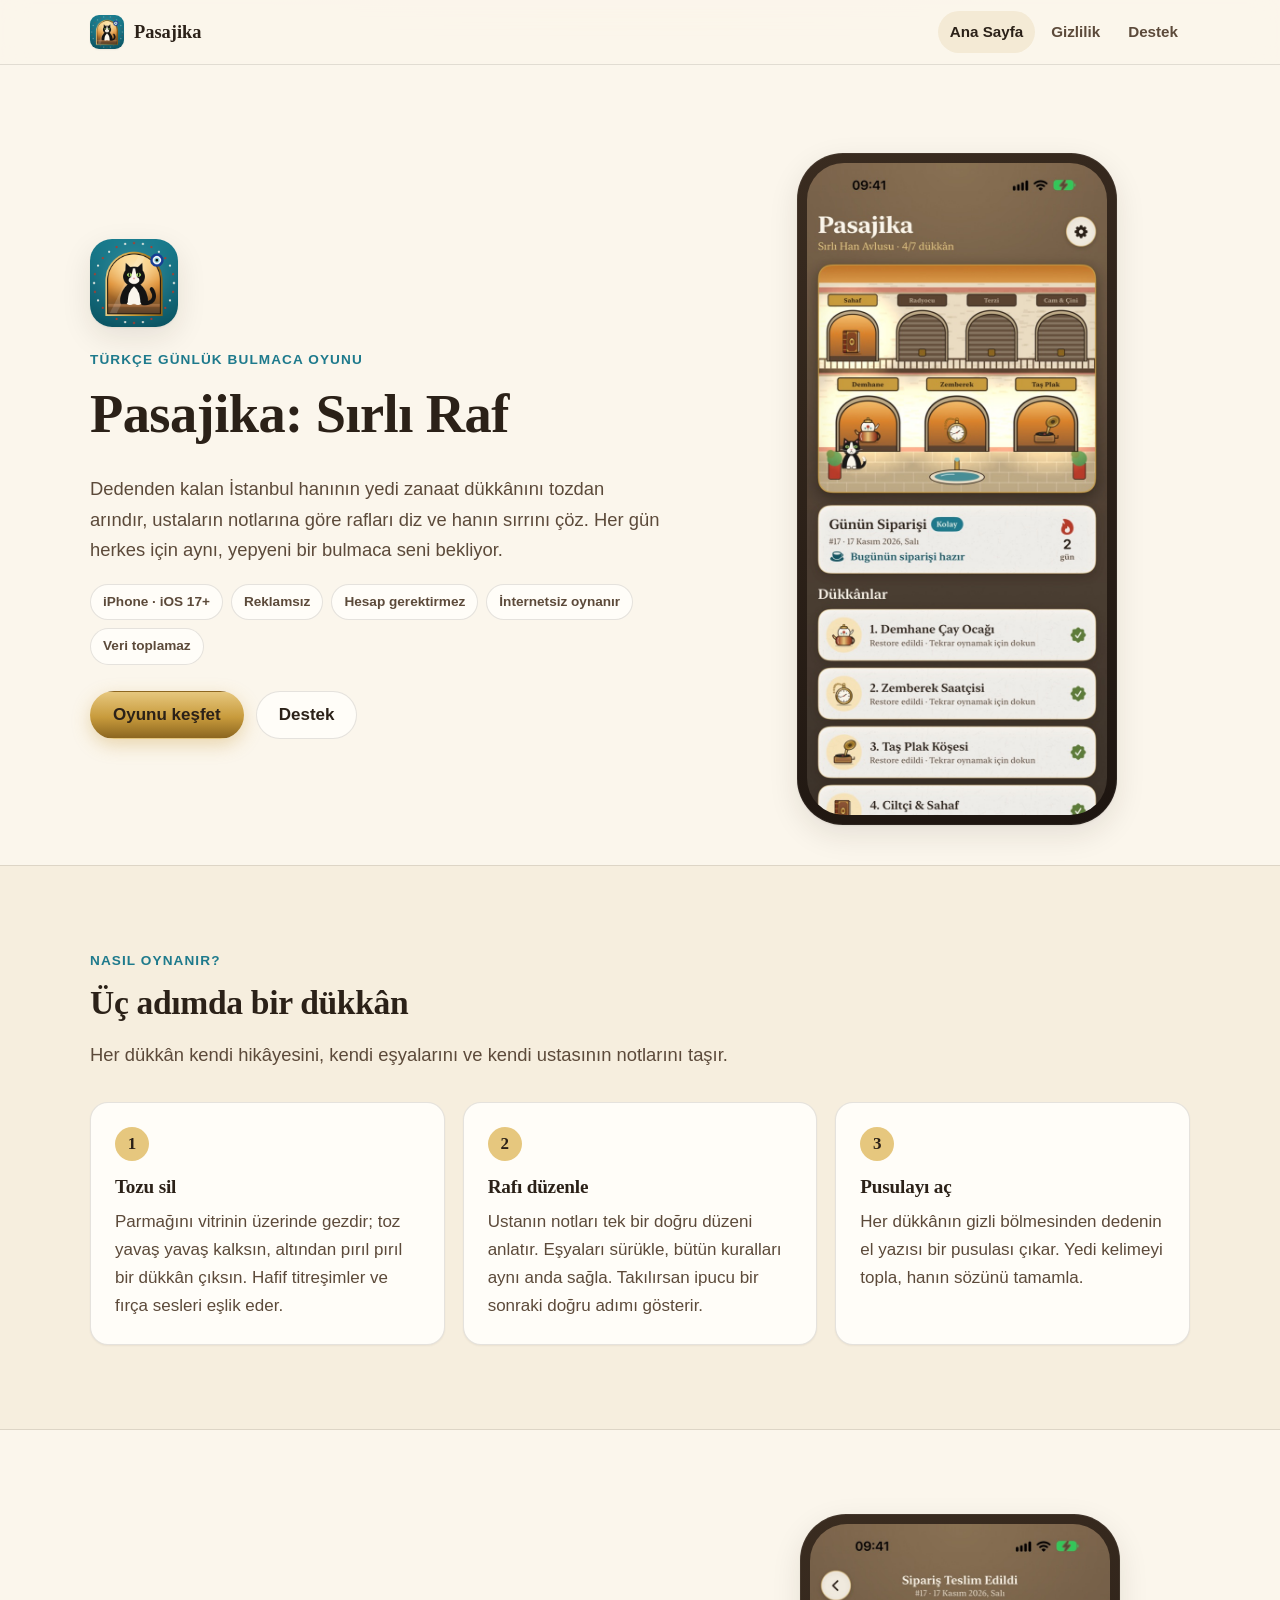
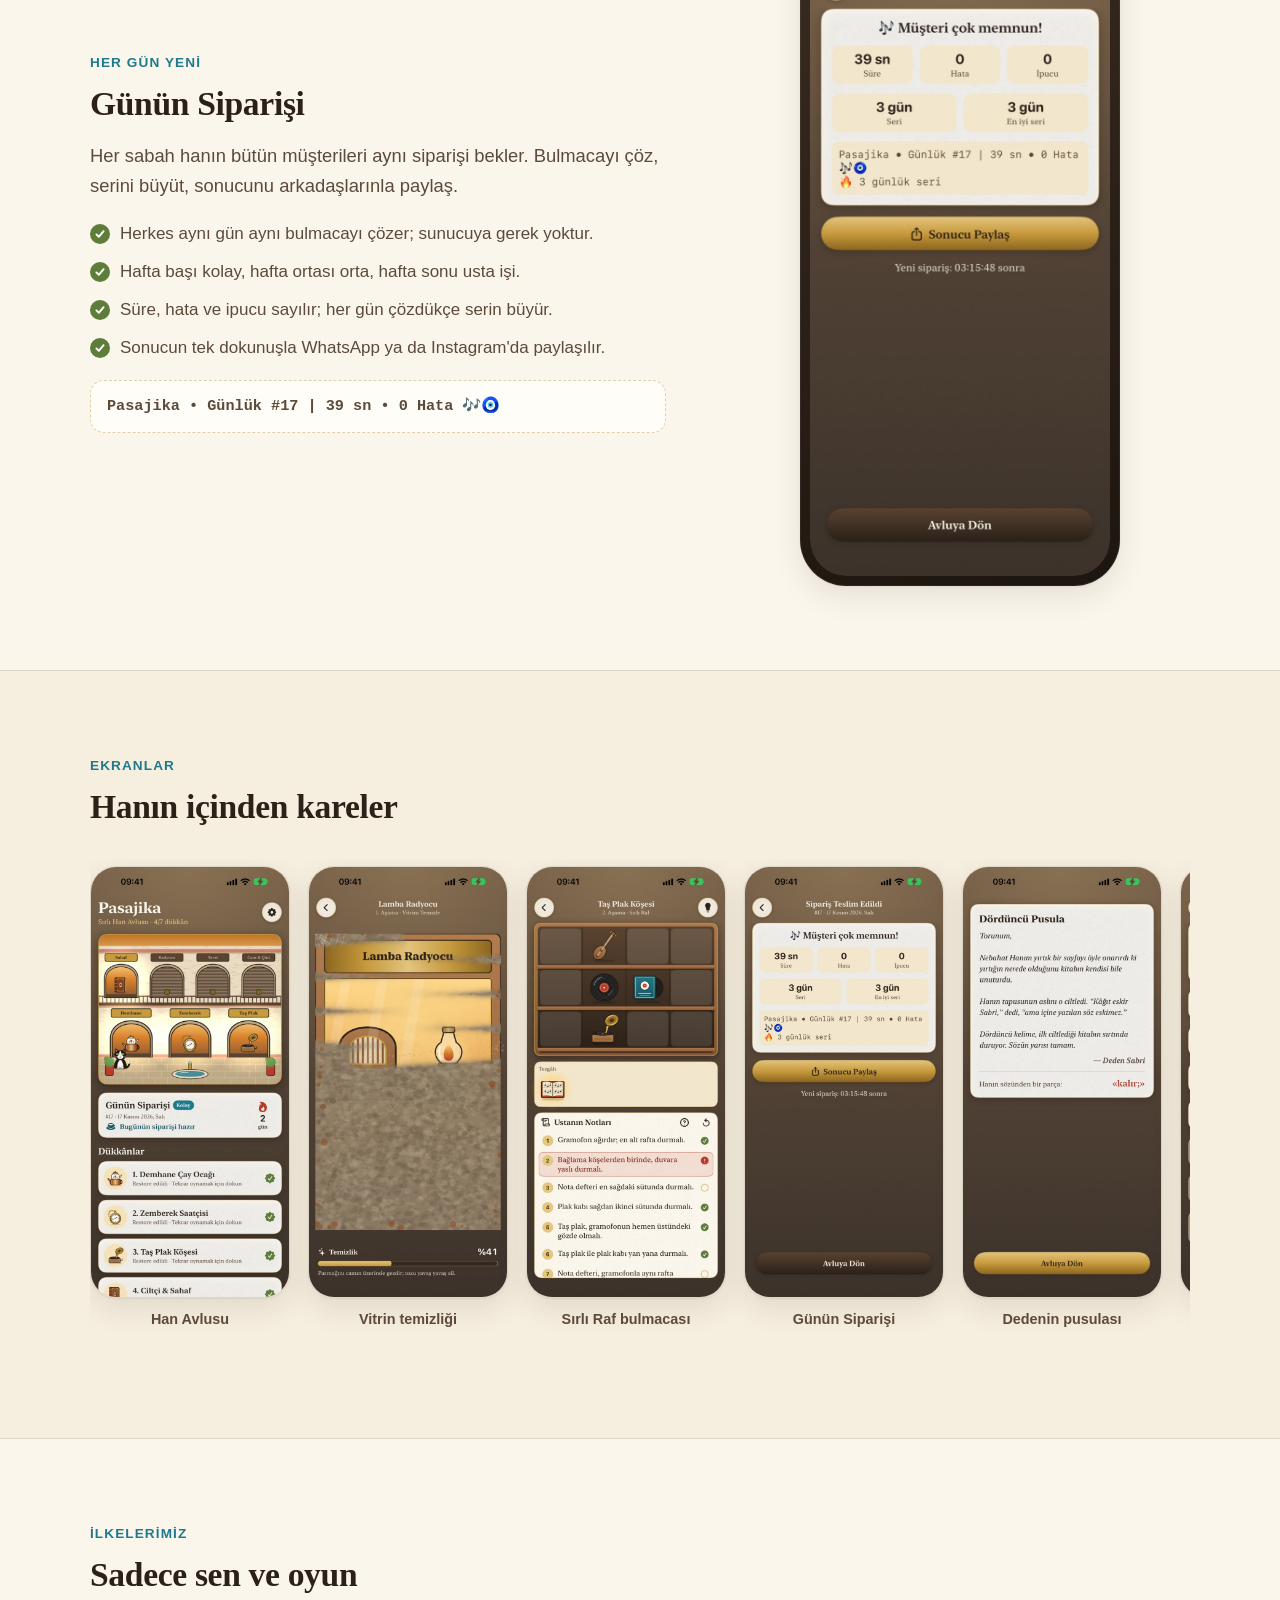
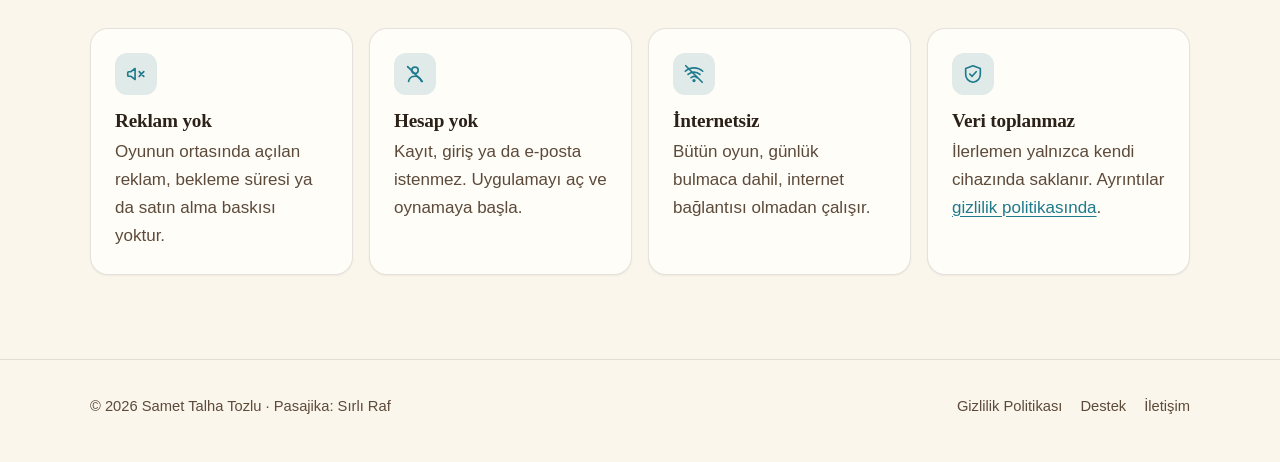
==== index.html @ a7efb0a0 "Mobil düzen ve metin iyileştirmeleri" ====
<!doctype html>
<html lang="tr">
<head>
  <meta charset="utf-8">
  <meta name="viewport" content="width=device-width, initial-scale=1, viewport-fit=cover">
  <title>Pasajika: Sırlı Raf · iPhone için günlük bulmaca oyunu</title>
  <meta name="description" content="Dedenden kalan İstanbul hanının yedi zanaat dükkânını tozdan arındır, ustaların notlarına göre rafları diz ve hanın sırrını çöz. Reklamsız, hesapsız, internetsiz.">
  <link rel="canonical" href="https://samettalhatozlu.github.io/pasajika/">
  <meta name="theme-color" content="#FBF6EC" media="(prefers-color-scheme: light)">
  <meta name="theme-color" content="#1B1510" media="(prefers-color-scheme: dark)">
  <meta name="author" content="Samet Talha Tozlu">
  <meta property="og:type" content="website">
  <meta property="og:locale" content="tr_TR">
  <meta property="og:site_name" content="Pasajika: Sırlı Raf">
  <meta property="og:title" content="Pasajika: Sırlı Raf">
  <meta property="og:description" content="Tozu sil, rafı düzenle, hanın sırrını çöz. Her gün herkes için aynı yeni bir bulmaca.">
  <meta property="og:url" content="https://samettalhatozlu.github.io/pasajika/">
  <meta property="og:image" content="https://samettalhatozlu.github.io/pasajika/assets/img/icon-512.png">
  <meta name="twitter:card" content="summary">
  <link rel="icon" type="image/png" sizes="64x64" href="assets/img/favicon-64.png">
  <link rel="apple-touch-icon" href="assets/img/apple-touch-icon.png">
  <link rel="stylesheet" href="assets/site.css">
  <script type="application/ld+json">
  {
    "@context": "https://schema.org",
    "@type": "MobileApplication",
    "name": "Pasajika: Sırlı Raf",
    "operatingSystem": "iOS 17.0 veya üzeri",
    "applicationCategory": "GameApplication",
    "inLanguage": "tr",
    "description": "Dedenden kalan İstanbul hanının yedi zanaat dükkânını tozdan arındır, ustaların notlarına göre rafları diz ve hanın sırrını çöz.",
    "image": "https://samettalhatozlu.github.io/pasajika/assets/img/icon-512.png",
    "author": { "@type": "Person", "name": "Samet Talha Tozlu" },
    "offers": { "@type": "Offer", "price": "0", "priceCurrency": "TRY" }
  }
  </script>
</head>
<body>
  <a class="skip-link" href="#icerik">İçeriğe geç</a>

  <header class="site-header">
    <div class="wrap">
      <a class="brand" href="./" aria-label="Pasajika ana sayfa">
        <img src="assets/img/apple-touch-icon.png" alt="" width="34" height="34">
        <span>Pasajika</span>
      </a>
      <nav class="nav" aria-label="Ana menü">
        <a href="./" aria-current="page">Ana Sayfa</a>
        <a href="gizlilik/">Gizlilik</a>
        <a href="destek/">Destek</a>
      </nav>
    </div>
  </header>

  <main id="icerik">
    <section class="hero">
      <div class="wrap">
        <div>
          <img class="hero-icon" src="assets/img/icon-512.png" alt="Pasajika uygulama ikonu" width="88" height="88">
          <p class="eyebrow">Türkçe günlük bulmaca oyunu</p>
          <h1>Pasajika: Sırlı Raf</h1>
          <p class="lead">Dedenden kalan İstanbul hanının yedi zanaat dükkânını tozdan arındır, ustaların notlarına göre rafları diz ve hanın sırrını çöz. Her gün herkes için aynı, yepyeni bir bulmaca seni bekliyor.</p>
          <ul class="pills" aria-label="Öne çıkanlar">
            <li>iPhone · iOS 17+</li>
            <li>Reklamsız</li>
            <li>Hesap gerektirmez</li>
            <li>İnternetsiz oynanır</li>
            <li>Veri toplamaz</li>
          </ul>
          <div class="actions">
            <a class="btn btn-primary" href="#oyun">Oyunu keşfet</a>
            <a class="btn btn-ghost" href="destek/">Destek</a>
          </div>
        </div>
        <div class="device">
          <img src="assets/img/1-avlu.jpg" alt="Han Avlusu ekranı: ışıkları yanan dükkânlar, avluda dolaşan kedi Kömür ve Günün Siparişi kartı" width="644" height="1400">
        </div>
      </div>
    </section>

    <section class="section section-alt" id="oyun" aria-labelledby="oyun-baslik">
      <div class="wrap">
        <div class="section-head">
          <p class="eyebrow">Nasıl oynanır?</p>
          <h2 id="oyun-baslik">Üç adımda bir dükkân</h2>
          <p class="lead">Her dükkân kendi hikâyesini, kendi eşyalarını ve kendi ustasının notlarını taşır.</p>
        </div>
        <ol class="steps">
          <li class="card">
            <h3>Tozu sil</h3>
            <p>Parmağını vitrinin üzerinde gezdir; toz yavaş yavaş kalksın, altından pırıl pırıl bir dükkân çıksın. Hafif titreşimler ve fırça sesleri eşlik eder.</p>
          </li>
          <li class="card">
            <h3>Rafı düzenle</h3>
            <p>Ustanın notları tek bir doğru düzeni anlatır. Eşyaları sürükle, bütün kuralları aynı anda sağla. Takılırsan ipucu bir sonraki doğru adımı gösterir.</p>
          </li>
          <li class="card">
            <h3>Pusulayı aç</h3>
            <p>Her dükkânın gizli bölmesinden dedenin el yazısı bir pusulası çıkar. Yedi kelimeyi topla, hanın sözünü tamamla.</p>
          </li>
        </ol>
      </div>
    </section>

    <section class="section" aria-labelledby="gunluk-baslik">
      <div class="wrap split">
        <div>
          <p class="eyebrow">Her gün yeni</p>
          <h2 id="gunluk-baslik">Günün Siparişi</h2>
          <p class="lead">Her sabah hanın bütün müşterileri aynı siparişi bekler. Bulmacayı çöz, serini büyüt, sonucunu arkadaşlarınla paylaş.</p>
          <ul class="checklist">
            <li>Herkes aynı gün aynı bulmacayı çözer; sunucuya gerek yoktur.</li>
            <li>Hafta başı kolay, hafta ortası orta, hafta sonu usta işi.</li>
            <li>Süre, hata ve ipucu sayılır; her gün çözdükçe serin büyür.</li>
            <li>Sonucun tek dokunuşla WhatsApp ya da Instagram'da paylaşılır.</li>
          </ul>
          <p class="share-sample" aria-label="Örnek paylaşım metni">Pasajika • Günlük #17 | 39 sn • 0 Hata 🎶🧿</p>
        </div>
        <div class="device">
          <img src="assets/img/4-gunun-siparisi.jpg" alt="Günün Siparişi sonuç kartı: süre, hata, ipucu ve günlük seri" width="644" height="1400" loading="lazy">
        </div>
      </div>
    </section>

    <section class="section section-alt" aria-labelledby="galeri-baslik">
      <div class="wrap">
        <div class="section-head">
          <p class="eyebrow">Ekranlar</p>
          <h2 id="galeri-baslik">Hanın içinden kareler</h2>
        </div>
        <div class="gallery" tabindex="0" aria-label="Ekran görüntüleri, yatay kaydırılabilir">
          <figure><img src="assets/img/1-avlu.jpg" alt="Han Avlusu" width="644" height="1400" loading="lazy"><figcaption>Han Avlusu</figcaption></figure>
          <figure><img src="assets/img/2-temizlik.jpg" alt="Tozlu vitrinin parmakla temizlenmesi" width="644" height="1400" loading="lazy"><figcaption>Vitrin temizliği</figcaption></figure>
          <figure><img src="assets/img/3-raf-bulmacasi.jpg" alt="Ustanın notlarıyla raf bulmacası" width="644" height="1400" loading="lazy"><figcaption>Sırlı Raf bulmacası</figcaption></figure>
          <figure><img src="assets/img/4-gunun-siparisi.jpg" alt="Günün Siparişi sonuç kartı" width="644" height="1400" loading="lazy"><figcaption>Günün Siparişi</figcaption></figure>
          <figure><img src="assets/img/5-pusula.jpg" alt="Dedenin el yazısı pusulası" width="644" height="1400" loading="lazy"><figcaption>Dedenin pusulası</figcaption></figure>
          <figure><img src="assets/img/6-album.jpg" alt="Pusula Albümü ve hanın sözü" width="644" height="1400" loading="lazy"><figcaption>Pusula Albümü</figcaption></figure>
        </div>
      </div>
    </section>

    <section class="section" aria-labelledby="ilke-baslik">
      <div class="wrap">
        <div class="section-head">
          <p class="eyebrow">İlkelerimiz</p>
          <h2 id="ilke-baslik">Sadece sen ve oyun</h2>
        </div>
        <div class="values">
          <div class="card">
            <div class="icon" aria-hidden="true"><svg viewBox="0 0 24 24" fill="none" stroke="currentColor" stroke-width="1.8" stroke-linecap="round" stroke-linejoin="round"><path d="M3 10.5v3a1 1 0 0 0 1 1h2.5L11 18V6L6.5 9.5H4a1 1 0 0 0-1 1z"/><path d="M15.5 9.5l5 5M20.5 9.5l-5 5"/></svg></div>
            <h3>Reklam yok</h3>
            <p>Oyunun ortasında açılan reklam, bekleme süresi ya da satın alma baskısı yoktur.</p>
          </div>
          <div class="card">
            <div class="icon" aria-hidden="true"><svg viewBox="0 0 24 24" fill="none" stroke="currentColor" stroke-width="1.8" stroke-linecap="round" stroke-linejoin="round"><circle cx="12" cy="8" r="3.5"/><path d="M5 20c.8-3.6 3.6-5.5 7-5.5s6.2 1.9 7 5.5"/><path d="M4 4l16 16"/></svg></div>
            <h3>Hesap yok</h3>
            <p>Kayıt, giriş ya da e-posta istenmez. Uygulamayı aç ve oynamaya başla.</p>
          </div>
          <div class="card">
            <div class="icon" aria-hidden="true"><svg viewBox="0 0 24 24" fill="none" stroke="currentColor" stroke-width="1.8" stroke-linecap="round" stroke-linejoin="round"><path d="M2.5 9a14 14 0 0 1 19 0"/><path d="M5.5 12.5a9.5 9.5 0 0 1 13 0"/><path d="M8.8 16a4.8 4.8 0 0 1 6.4 0"/><circle cx="12" cy="19.2" r="0.9" fill="currentColor"/><path d="M3 3l18 18"/></svg></div>
            <h3>İnternetsiz</h3>
            <p>Bütün oyun, günlük bulmaca dahil, internet bağlantısı olmadan çalışır.</p>
          </div>
          <div class="card">
            <div class="icon" aria-hidden="true"><svg viewBox="0 0 24 24" fill="none" stroke="currentColor" stroke-width="1.8" stroke-linecap="round" stroke-linejoin="round"><path d="M12 3l8 3v6c0 5-3.4 8.1-8 9-4.6-.9-8-4-8-9V6z"/><path d="M8.5 12l2.5 2.5 4.5-5"/></svg></div>
            <h3>Veri toplanmaz</h3>
            <p>İlerlemen yalnızca kendi cihazında saklanır. Ayrıntılar <a href="gizlilik/">gizlilik politikasında</a>.</p>
          </div>
        </div>
      </div>
    </section>
  </main>

  <footer class="site-footer">
    <div class="wrap">
      <span>© 2026 Samet Talha Tozlu · Pasajika: Sırlı Raf</span>
      <nav aria-label="Alt menü">
        <a href="gizlilik/">Gizlilik Politikası</a>
        <a href="destek/">Destek</a>
        <a href="mailto:samettalhatozlu3422@gmail.com">İletişim</a>
      </nav>
    </div>
  </footer>
</body>
</html>
---- assets/site.css ----
/* Pasajika: Sırlı Raf · Site stilleri
   Dış kaynak (yazı tipi, analiz, çerez) kullanılmaz; yalnızca sistem yazı tipleri. */

:root {
  --cream: #FBF6EC;
  --paper: #F4EAD5;
  --paper-edge: #E2CFA6;
  --brass: #C89B3C;
  --brass-dark: #8C6620;
  --brass-light: #E6C77E;
  --walnut: #2B2118;
  --walnut-2: #3A2C20;
  --iznik: #1E7A8C;
  --iznik-dark: #145664;
  --tea: #B83B2A;
  --olive: #5E7D3A;

  --bg: var(--cream);
  --surface: #FFFDF8;
  --surface-2: var(--paper);
  --text: var(--walnut);
  --muted: #5C4A3A;
  --line: rgba(43, 33, 24, 0.12);
  --accent: var(--iznik);
  --accent-text: #FFFFFF;
  --shadow-sm: 0 1px 2px rgba(43, 33, 24, 0.06);
  --shadow: 0 1px 2px rgba(43, 33, 24, 0.06), 0 10px 30px rgba(43, 33, 24, 0.10);
  --radius: 18px;
  --radius-lg: 28px;
  --serif: ui-serif, "New York", "Iowan Old Style", "Palatino Linotype", Palatino, Georgia, serif;
  --sans: -apple-system, BlinkMacSystemFont, "SF Pro Text", "Segoe UI", Roboto, "Helvetica Neue", Arial, sans-serif;
  --wrap: 1100px;
  --read: 740px;
  color-scheme: light dark;
}

@media (prefers-color-scheme: dark) {
  :root {
    --bg: #1B1510;
    --surface: #251C15;
    --surface-2: #2E2319;
    --text: #F4EAD5;
    --muted: #CDBA9A;
    --line: rgba(244, 234, 213, 0.12);
    --accent: #4FB3C4;
    --accent-text: #10201F;
    --tea: #E07A5F;
    --olive: #9DBB72;
    --shadow-sm: 0 1px 2px rgba(0, 0, 0, 0.3);
    --shadow: 0 1px 2px rgba(0, 0, 0, 0.3), 0 12px 32px rgba(0, 0, 0, 0.35);
  }
}

*, *::before, *::after { box-sizing: border-box; }

html { -webkit-text-size-adjust: 100%; scroll-behavior: smooth; }
@media (prefers-reduced-motion: reduce) { html { scroll-behavior: auto; } }

body {
  margin: 0;
  background:
    radial-gradient(1200px 600px at 50% -10%, color-mix(in srgb, var(--brass) 14%, transparent), transparent 70%),
    var(--bg);
  color: var(--text);
  font: 17px/1.65 var(--sans);
  text-rendering: optimizeLegibility;
  -webkit-font-smoothing: antialiased;
}

img { max-width: 100%; height: auto; display: block; }
a { color: var(--accent); text-underline-offset: 3px; }
a:hover { text-decoration-thickness: 2px; }
:focus-visible { outline: 3px solid var(--brass); outline-offset: 3px; border-radius: 6px; }

h1, h2, h3 { font-family: var(--serif); line-height: 1.2; letter-spacing: -0.01em; margin: 0 0 0.5em; }
h1 { font-size: clamp(2.1rem, 5vw, 3.4rem); }
h2 { font-size: clamp(1.5rem, 3.2vw, 2.1rem); }
h3 { font-size: 1.2rem; }
p { margin: 0 0 1em; }

.skip-link {
  position: absolute; left: 12px; top: -48px; z-index: 100;
  background: var(--walnut); color: var(--cream); padding: 10px 14px; border-radius: 10px;
}
.skip-link:focus { top: 12px; }

.wrap { width: min(var(--wrap), 100% - 32px); margin-inline: auto; }
.read { width: min(var(--read), 100% - 32px); margin-inline: auto; }

/* Üst bar */
.site-header {
  position: sticky; top: 0; z-index: 50;
  background: color-mix(in srgb, var(--bg) 82%, transparent);
  backdrop-filter: saturate(160%) blur(14px);
  -webkit-backdrop-filter: saturate(160%) blur(14px);
  border-bottom: 1px solid var(--line);
}
.site-header .wrap { display: flex; align-items: center; justify-content: space-between; gap: 16px; min-height: 64px; }
.brand { display: flex; align-items: center; gap: 10px; color: var(--text); text-decoration: none; font-family: var(--serif); font-weight: 700; font-size: 1.15rem; }
.brand img { width: 34px; height: 34px; border-radius: 9px; box-shadow: var(--shadow-sm); }
.nav { display: flex; gap: 4px; flex-wrap: wrap; }
.nav a {
  color: var(--muted); text-decoration: none; font-size: 0.95rem; font-weight: 600;
  padding: 8px 12px; border-radius: 999px; min-height: 40px; display: inline-flex; align-items: center;
}
.nav a:hover { color: var(--text); background: var(--surface-2); }
.nav a[aria-current="page"] { color: var(--text); background: var(--surface-2); }

/* Butonlar ve rozetler */
.btn {
  display: inline-flex; align-items: center; justify-content: center; gap: 8px;
  min-height: 48px; padding: 0 22px; border-radius: 999px; font-weight: 700; text-decoration: none;
  border: 1px solid transparent; transition: transform .15s ease, box-shadow .15s ease;
}
.btn:hover { transform: translateY(-1px); text-decoration: none; }
.btn-primary {
  color: var(--walnut);
  background: linear-gradient(180deg, var(--brass-light), var(--brass) 55%, var(--brass-dark));
  box-shadow: 0 6px 18px color-mix(in srgb, var(--brass) 35%, transparent);
}
.btn-ghost { color: var(--text); background: var(--surface); border-color: var(--line); }
.pills { display: flex; flex-wrap: wrap; gap: 8px; margin: 18px 0 26px; padding: 0; list-style: none; }
.pills li {
  font-size: 0.85rem; font-weight: 700; padding: 6px 12px; border-radius: 999px;
  background: var(--surface); border: 1px solid var(--line); color: var(--muted);
}
.eyebrow { font-size: 0.85rem; font-weight: 800; letter-spacing: 0.08em; text-transform: uppercase; color: var(--accent); margin-bottom: 10px; }
.lead { font-size: 1.15rem; color: var(--muted); }

/* Ana sayfa */
.hero { padding: clamp(40px, 7vw, 88px) 0 40px; }
.hero .wrap { display: grid; grid-template-columns: 1.1fr 0.9fr; gap: clamp(28px, 5vw, 64px); align-items: center; }
.hero-icon { width: 88px; height: 88px; border-radius: 22px; box-shadow: var(--shadow); margin-bottom: 22px; }
.actions { display: flex; flex-wrap: wrap; gap: 12px; }
.device {
  justify-self: center; width: min(320px, 78vw); padding: 10px; border-radius: 46px;
  background: linear-gradient(160deg, #3a2c20, #1d1510); box-shadow: var(--shadow), inset 0 0 0 1px rgba(255,255,255,.06);
}
.device img { border-radius: 37px; width: 100%; }

.section { padding: clamp(48px, 7vw, 84px) 0; }
.section-alt { background: color-mix(in srgb, var(--surface-2) 60%, transparent); border-block: 1px solid var(--line); }
.section-head { max-width: 640px; margin-bottom: 32px; }

.steps { display: grid; grid-template-columns: repeat(3, 1fr); gap: 18px; counter-reset: step; padding: 0; margin: 0; list-style: none; }
.card {
  background: var(--surface); border: 1px solid var(--line); border-radius: var(--radius);
  padding: 24px; box-shadow: var(--shadow-sm);
}
.steps .card { position: relative; }
.steps .card::before {
  counter-increment: step; content: counter(step);
  display: inline-grid; place-items: center; width: 34px; height: 34px; border-radius: 50%;
  background: var(--brass-light); color: var(--walnut); font-weight: 800; font-family: var(--serif); margin-bottom: 14px;
}
.card p { color: var(--muted); margin: 0; }

.split { display: grid; grid-template-columns: 1fr 0.8fr; gap: clamp(28px, 5vw, 64px); align-items: center; }
.checklist { list-style: none; padding: 0; margin: 18px 0 0; display: grid; gap: 10px; }
.checklist li { display: flex; gap: 10px; align-items: flex-start; color: var(--muted); }
.checklist li::before {
  content: ""; flex: none; width: 20px; height: 20px; margin-top: 4px; border-radius: 50%;
  background: var(--olive) url("data:image/svg+xml,%3Csvg xmlns='http://www.w3.org/2000/svg' viewBox='0 0 20 20'%3E%3Cpath d='M5.5 10.5l3 3 6-7' fill='none' stroke='white' stroke-width='2.4' stroke-linecap='round' stroke-linejoin='round'/%3E%3C/svg%3E") center/16px no-repeat;
}
.share-sample {
  font: 600 0.95rem/1.5 ui-monospace, "SF Mono", Menlo, monospace; background: var(--surface);
  border: 1px dashed var(--paper-edge); border-radius: 14px; padding: 14px 16px; color: var(--muted); margin-top: 18px;
}

.gallery {
  display: grid; grid-auto-flow: column; grid-auto-columns: minmax(200px, 240px); gap: 18px;
  overflow-x: auto; padding: 6px 4px 22px; scroll-snap-type: x mandatory; overscroll-behavior-x: contain;
}
.gallery figure { margin: 0; scroll-snap-align: start; }
.gallery img { border-radius: 26px; box-shadow: var(--shadow); border: 1px solid var(--line); }
.gallery figcaption { text-align: center; color: var(--muted); font-size: 0.9rem; font-weight: 600; margin-top: 10px; }

.values { display: grid; grid-template-columns: repeat(4, 1fr); gap: 16px; }
.values .card h3 { margin-bottom: 6px; }
.icon {
  width: 42px; height: 42px; border-radius: 12px; display: grid; place-items: center; margin-bottom: 14px;
  background: color-mix(in srgb, var(--accent) 14%, transparent); color: var(--accent);
}
.icon svg { width: 22px; height: 22px; }

/* Belge sayfaları */
.doc { padding: clamp(36px, 6vw, 72px) 0 72px; }
.doc-meta { color: var(--muted); font-size: 0.95rem; margin-bottom: 18px; }
.lang-switch { display: inline-flex; gap: 6px; padding: 4px; border-radius: 999px; background: var(--surface-2); margin-bottom: 26px; }
.lang-switch a { text-decoration: none; color: var(--muted); font-weight: 700; font-size: 0.9rem; padding: 6px 14px; border-radius: 999px; }
.lang-switch a:hover { color: var(--text); background: var(--surface); }
.summary {
  background: var(--surface); border: 1px solid var(--line); border-left: 4px solid var(--olive);
  border-radius: 14px; padding: 18px 20px; margin: 0 0 34px; box-shadow: var(--shadow-sm);
}
.summary strong { font-family: var(--serif); font-size: 1.05rem; }
.doc h2 { font-size: 1.45rem; margin-top: 2.2em; padding-top: 0.2em; }
.doc h2:first-of-type { margin-top: 0.6em; }
.doc ul { padding-left: 1.2em; }
.doc li { margin-bottom: 0.4em; }
.toc { background: var(--surface); border: 1px solid var(--line); border-radius: 14px; padding: 16px 20px; margin-bottom: 30px; }
.toc ol { margin: 6px 0 0; padding-left: 1.3em; columns: 2; column-gap: 28px; }
.toc a { color: var(--text); text-decoration: none; }
.toc a:hover { color: var(--accent); }
.table-wrap { overflow-x: auto; margin: 0 0 1.2em; border: 1px solid var(--line); border-radius: 14px; background: var(--surface); }
table { width: 100%; border-collapse: collapse; font-size: 0.95rem; }
th, td { text-align: left; padding: 12px 14px; border-bottom: 1px solid var(--line); vertical-align: top; }
th { font-weight: 700; background: var(--surface-2); }
tr:last-child td { border-bottom: 0; }
.tag { display: inline-block; font-size: 0.8rem; font-weight: 800; padding: 2px 10px; border-radius: 999px; }
.tag-no { background: color-mix(in srgb, var(--olive) 18%, transparent); color: var(--olive); }
.divider { border: 0; border-top: 1px solid var(--line); margin: 56px 0; }

.contact-card {
  display: flex; flex-wrap: wrap; align-items: center; justify-content: space-between; gap: 16px;
  background: var(--surface); border: 1px solid var(--line); border-radius: var(--radius); padding: 22px 24px; box-shadow: var(--shadow-sm);
  margin: 10px 0 36px;
}
.contact-card p { margin: 0; color: var(--muted); }
.faq details {
  background: var(--surface); border: 1px solid var(--line); border-radius: 14px; margin-bottom: 10px;
  box-shadow: var(--shadow-sm);
}
.faq summary {
  cursor: pointer; list-style: none; padding: 16px 48px 16px 20px; font-weight: 700; position: relative; min-height: 44px;
}
.faq summary::-webkit-details-marker { display: none; }
.faq summary::after {
  content: "+"; position: absolute; right: 20px; top: 50%; transform: translateY(-50%);
  font-size: 1.4rem; color: var(--brass-dark); font-weight: 400;
}
.faq details[open] summary::after { content: "–"; }
.faq details > div { padding: 0 20px 18px; color: var(--muted); }
.faq details > div p:last-child { margin-bottom: 0; }

/* Alt bilgi */
.site-footer { border-top: 1px solid var(--line); padding: 34px 0 44px; color: var(--muted); font-size: 0.92rem; }
.site-footer .wrap { display: flex; flex-wrap: wrap; justify-content: space-between; gap: 14px; align-items: center; }
.site-footer nav { display: flex; gap: 18px; flex-wrap: wrap; }
.site-footer a { color: var(--muted); text-decoration: none; }
.site-footer a:hover { color: var(--text); text-decoration: underline; }

/* 404 */
.center-page { min-height: 70vh; display: grid; place-items: center; text-align: center; padding: 48px 16px; }
.center-page img { width: 96px; height: 96px; border-radius: 24px; margin: 0 auto 22px; box-shadow: var(--shadow); }

/* Duyarlı düzen */
@media (max-width: 900px) {
  .hero .wrap, .split { grid-template-columns: 1fr; }
  .device { width: min(260px, 68vw); }
  .steps { grid-template-columns: 1fr; }
  .values { grid-template-columns: repeat(2, 1fr); }
}
@media (max-width: 560px) {
  body { font-size: 16px; }
  .values { grid-template-columns: 1fr; }
  .toc ol { columns: 1; }
  .site-header .wrap { min-height: 58px; }
  .brand span { display: none; }
  .nav a { padding: 8px 10px; }
}

@media print {
  .site-header, .site-footer, .lang-switch, .toc { display: none; }
  body { background: #fff; color: #000; }
}
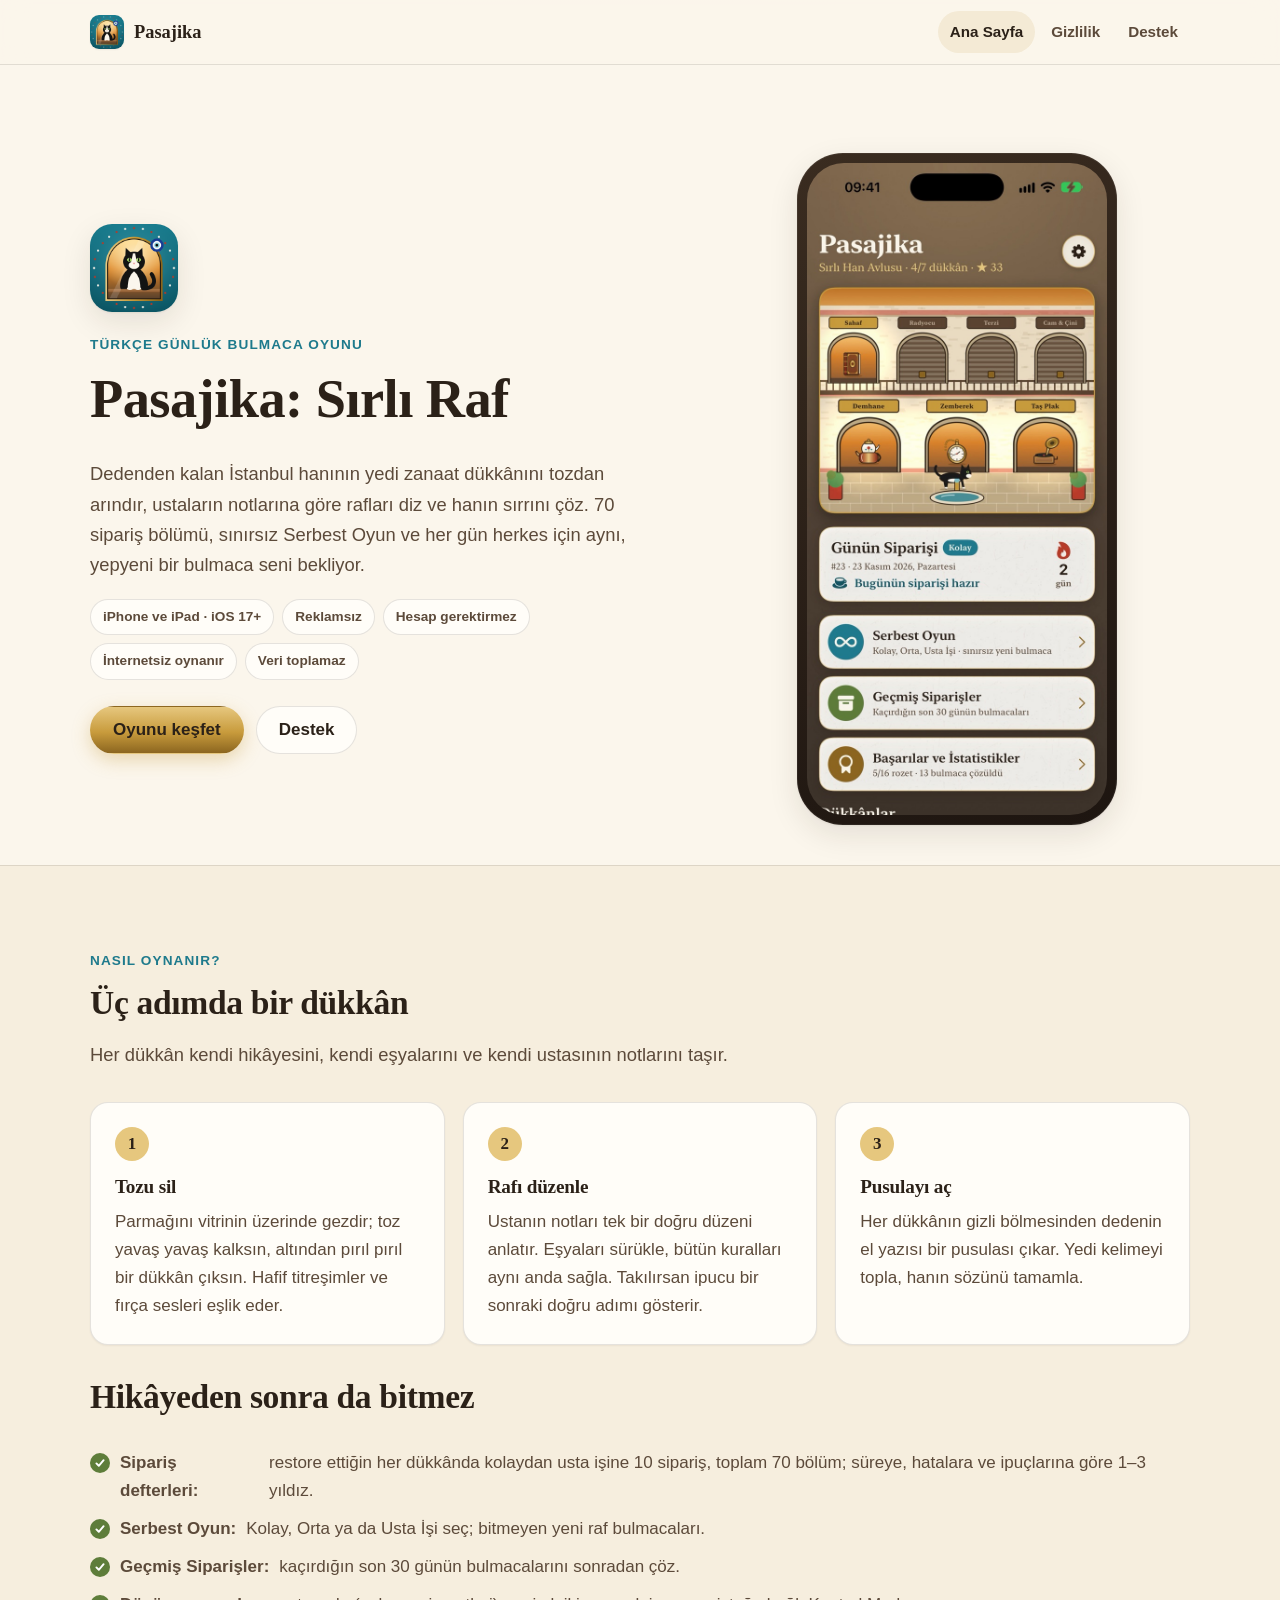
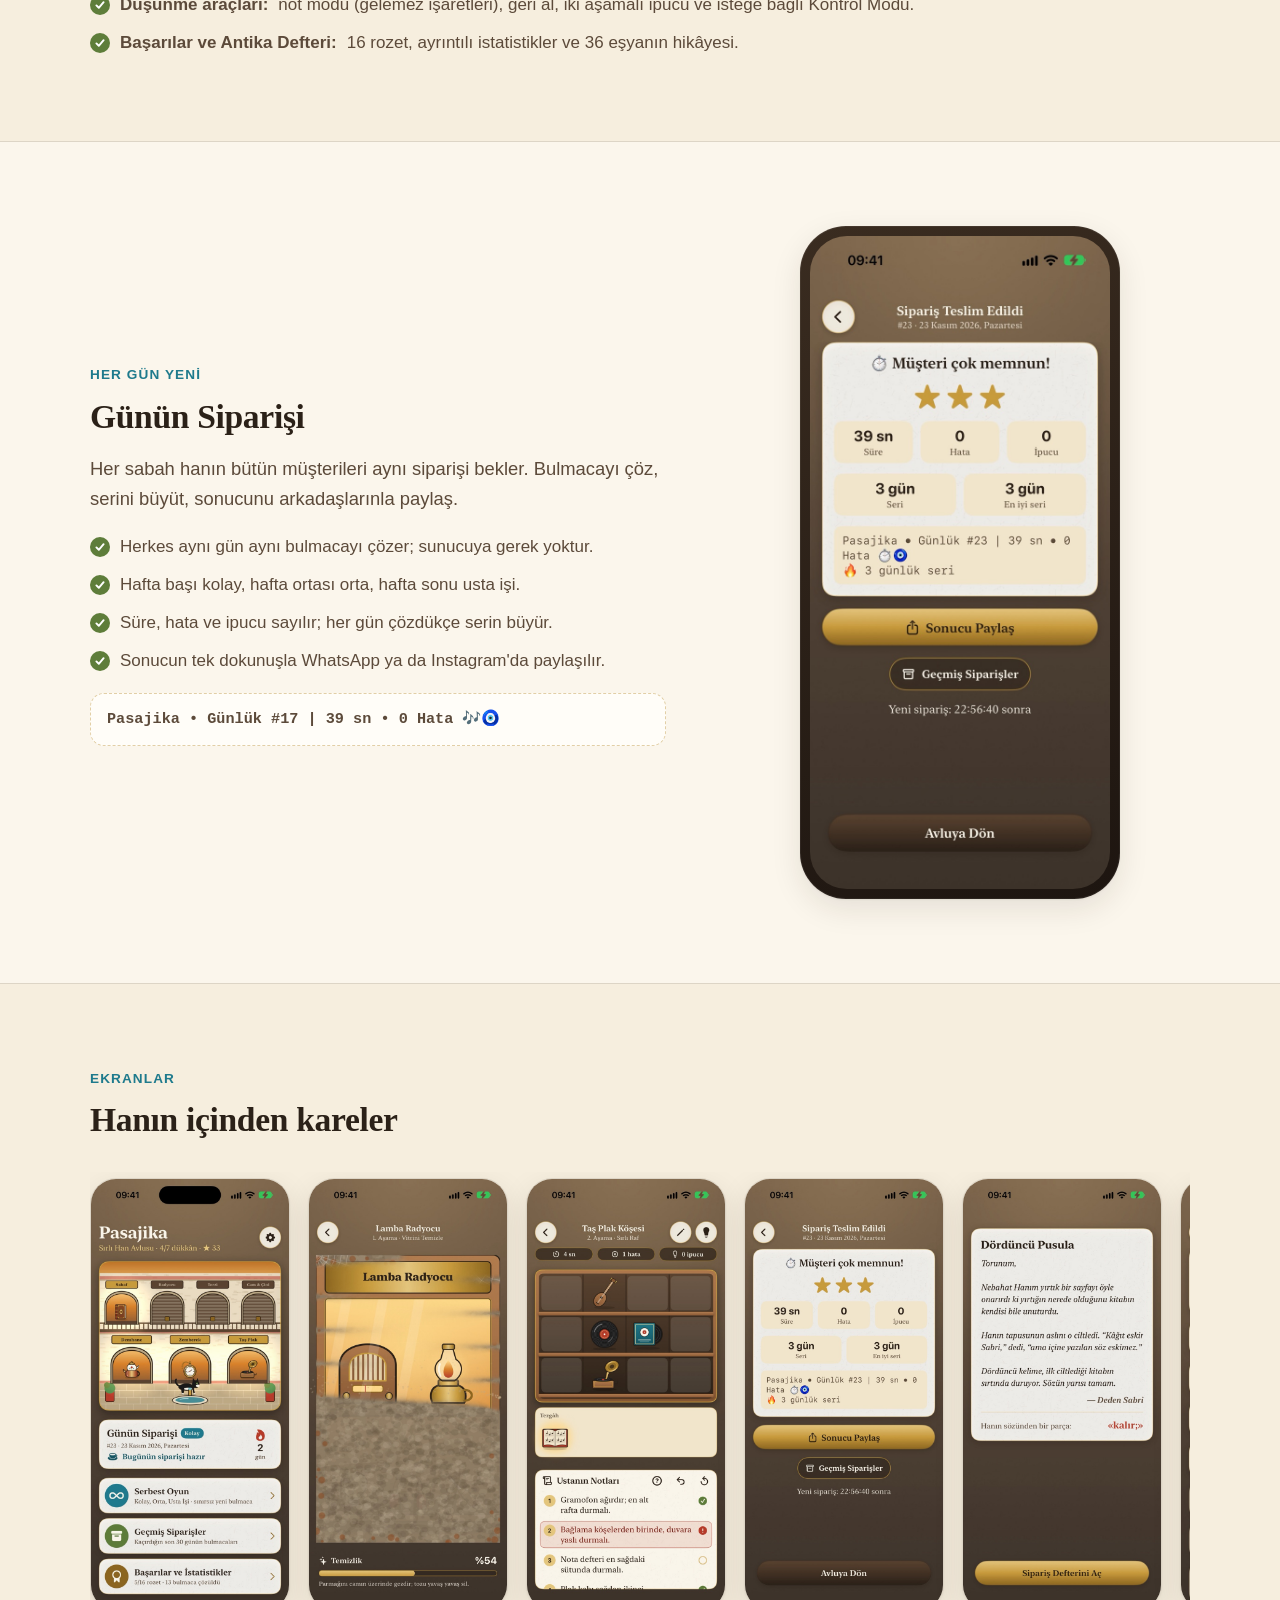
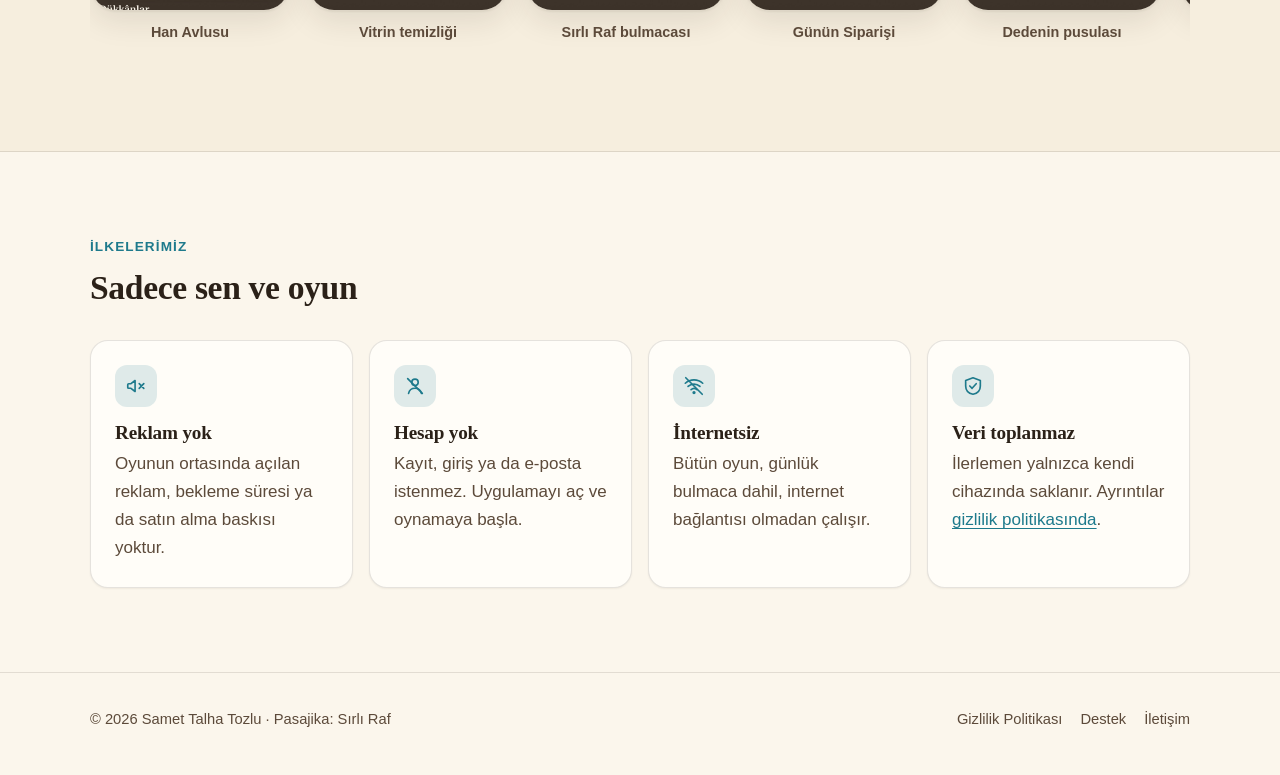
==== commit 9282b101: "iPad desteği, yeni oyun modları ve güncel ekran görüntüleri" ====
--- a/index.html
+++ b/index.html
@@ -3,7 +3,7 @@
 <head>
   <meta charset="utf-8">
   <meta name="viewport" content="width=device-width, initial-scale=1, viewport-fit=cover">
-  <title>Pasajika: Sırlı Raf · iPhone için günlük bulmaca oyunu</title>
+  <title>Pasajika: Sırlı Raf · iPhone ve iPad için bulmaca oyunu</title>
   <meta name="description" content="Dedenden kalan İstanbul hanının yedi zanaat dükkânını tozdan arındır, ustaların notlarına göre rafları diz ve hanın sırrını çöz. Reklamsız, hesapsız, internetsiz.">
   <link rel="canonical" href="https://samettalhatozlu.github.io/pasajika/">
   <meta name="theme-color" content="#FBF6EC" media="(prefers-color-scheme: light)">
@@ -19,7 +19,7 @@
   <meta name="twitter:card" content="summary">
   <link rel="icon" type="image/png" sizes="64x64" href="assets/img/favicon-64.png">
   <link rel="apple-touch-icon" href="assets/img/apple-touch-icon.png">
-  <link rel="stylesheet" href="assets/site.css">
+  <link rel="stylesheet" href="assets/site.css?v=5">
   <script type="application/ld+json">
   {
     "@context": "https://schema.org",
@@ -59,9 +59,9 @@
           <img class="hero-icon" src="assets/img/icon-512.png" alt="Pasajika uygulama ikonu" width="88" height="88">
           <p class="eyebrow">Türkçe günlük bulmaca oyunu</p>
           <h1>Pasajika: Sırlı Raf</h1>
-          <p class="lead">Dedenden kalan İstanbul hanının yedi zanaat dükkânını tozdan arındır, ustaların notlarına göre rafları diz ve hanın sırrını çöz. Her gün herkes için aynı, yepyeni bir bulmaca seni bekliyor.</p>
+          <p class="lead">Dedenden kalan İstanbul hanının yedi zanaat dükkânını tozdan arındır, ustaların notlarına göre rafları diz ve hanın sırrını çöz. 70 sipariş bölümü, sınırsız Serbest Oyun ve her gün herkes için aynı, yepyeni bir bulmaca seni bekliyor.</p>
           <ul class="pills" aria-label="Öne çıkanlar">
-            <li>iPhone · iOS 17+</li>
+            <li>iPhone ve iPad · iOS 17+</li>
             <li>Reklamsız</li>
             <li>Hesap gerektirmez</li>
             <li>İnternetsiz oynanır</li>
@@ -99,6 +99,16 @@
             <p>Her dükkânın gizli bölmesinden dedenin el yazısı bir pusulası çıkar. Yedi kelimeyi topla, hanın sözünü tamamla.</p>
           </li>
         </ol>
+        <div class="section-head" style="margin-top:2rem">
+          <h2>Hikâyeden sonra da bitmez</h2>
+        </div>
+        <ul class="checklist">
+          <li><strong>Sipariş defterleri:</strong> restore ettiğin her dükkânda kolaydan usta işine 10 sipariş, toplam 70 bölüm; süreye, hatalara ve ipuçlarına göre 1–3 yıldız.</li>
+          <li><strong>Serbest Oyun:</strong> Kolay, Orta ya da Usta İşi seç; bitmeyen yeni raf bulmacaları.</li>
+          <li><strong>Geçmiş Siparişler:</strong> kaçırdığın son 30 günün bulmacalarını sonradan çöz.</li>
+          <li><strong>Düşünme araçları:</strong> not modu (gelemez işaretleri), geri al, iki aşamalı ipucu ve isteğe bağlı Kontrol Modu.</li>
+          <li><strong>Başarılar ve Antika Defteri:</strong> 16 rozet, ayrıntılı istatistikler ve 36 eşyanın hikâyesi.</li>
+        </ul>
       </div>
     </section>
 
@@ -135,6 +145,9 @@
           <figure><img src="assets/img/4-gunun-siparisi.jpg" alt="Günün Siparişi sonuç kartı" width="644" height="1400" loading="lazy"><figcaption>Günün Siparişi</figcaption></figure>
           <figure><img src="assets/img/5-pusula.jpg" alt="Dedenin el yazısı pusulası" width="644" height="1400" loading="lazy"><figcaption>Dedenin pusulası</figcaption></figure>
           <figure><img src="assets/img/6-album.jpg" alt="Pusula Albümü ve hanın sözü" width="644" height="1400" loading="lazy"><figcaption>Pusula Albümü</figcaption></figure>
+          <figure><img src="assets/img/7-siparisler.jpg" alt="Dükkânın sipariş defteri: 10 sipariş ve yıldızlar" width="644" height="1400" loading="lazy"><figcaption>Sipariş defteri</figcaption></figure>
+          <figure><img src="assets/img/8-serbest-oyun.jpg" alt="Serbest Oyun zorluk seçimi" width="644" height="1400" loading="lazy"><figcaption>Serbest Oyun</figcaption></figure>
+          <figure><img src="assets/img/9-basarilar.jpg" alt="Başarılar ve istatistikler" width="644" height="1400" loading="lazy"><figcaption>Başarılar</figcaption></figure>
         </div>
       </div>
     </section>
@@ -177,7 +190,7 @@
       <nav aria-label="Alt menü">
         <a href="gizlilik/">Gizlilik Politikası</a>
         <a href="destek/">Destek</a>
-        <a href="mailto:samettalhatozlu3422@gmail.com">İletişim</a>
+        <a href="destek/#iletisim">İletişim</a>
       </nav>
     </div>
   </footer>
--- a/assets/site.css
+++ b/assets/site.css
@@ -111,7 +111,9 @@
   display: inline-flex; align-items: center; justify-content: center; gap: 8px;
   min-height: 48px; padding: 0 22px; border-radius: 999px; font-weight: 700; text-decoration: none;
   border: 1px solid transparent; transition: transform .15s ease, box-shadow .15s ease;
-}
+  font: inherit; font-weight: 700; cursor: pointer;
+}
+.btn[hidden] { display: none; }
 .btn:hover { transform: translateY(-1px); text-decoration: none; }
 .btn-primary {
   color: var(--walnut);
@@ -212,11 +214,27 @@
 .divider { border: 0; border-top: 1px solid var(--line); margin: 56px 0; }
 
 .contact-card {
-  display: flex; flex-wrap: wrap; align-items: center; justify-content: space-between; gap: 16px;
+  display: grid; gap: 16px;
   background: var(--surface); border: 1px solid var(--line); border-radius: var(--radius); padding: 22px 24px; box-shadow: var(--shadow-sm);
-  margin: 10px 0 36px;
-}
+  margin: 10px 0 36px; scroll-margin-top: 90px;
+}
+.contact-card h2 { margin: 0 0 4px; font-size: 1.2rem; }
 .contact-card p { margin: 0; color: var(--muted); }
+.contact-mail {
+  display: grid; gap: 2px; padding: 12px 16px; border-radius: 14px;
+  background: var(--surface-2); border: 1px dashed color-mix(in srgb, var(--brass-dark) 45%, transparent);
+}
+.contact-mail-label { font-size: 0.8rem; font-weight: 700; color: var(--muted); }
+.contact-mail-address {
+  font-size: clamp(0.95rem, 4.2vw, 1.1rem); font-weight: 700; color: var(--text); overflow-wrap: break-word;
+  -webkit-user-select: all; user-select: all;
+}
+.contact-actions { display: flex; flex-wrap: wrap; gap: 10px; }
+.contact-actions .btn { flex: 1 1 170px; }
+@media (min-width: 640px) { .contact-actions .btn { flex: 0 0 auto; } }
+@media (max-width: 420px) { .contact-card { padding: 20px 18px; } .contact-mail { padding: 12px 14px; } }
+.contact-card .contact-status { font-size: 0.9rem; }
+.contact-card .contact-status.is-success { color: var(--olive); font-weight: 600; }
 .faq details {
   background: var(--surface); border: 1px solid var(--line); border-radius: 14px; margin-bottom: 10px;
   box-shadow: var(--shadow-sm);
@@ -259,6 +277,15 @@
   .brand span { display: none; }
   .nav a { padding: 8px 10px; }
 }
+@media (max-width: 380px) {
+  .site-header .wrap { gap: 8px; }
+  .nav { gap: 2px; }
+  .nav a { padding: 7px 8px; font-size: 0.9rem; }
+}
+@media (max-width: 330px) {
+  .brand { display: none; }
+  .site-header .wrap { justify-content: center; }
+}
 
 @media print {
   .site-header, .site-footer, .lang-switch, .toc { display: none; }
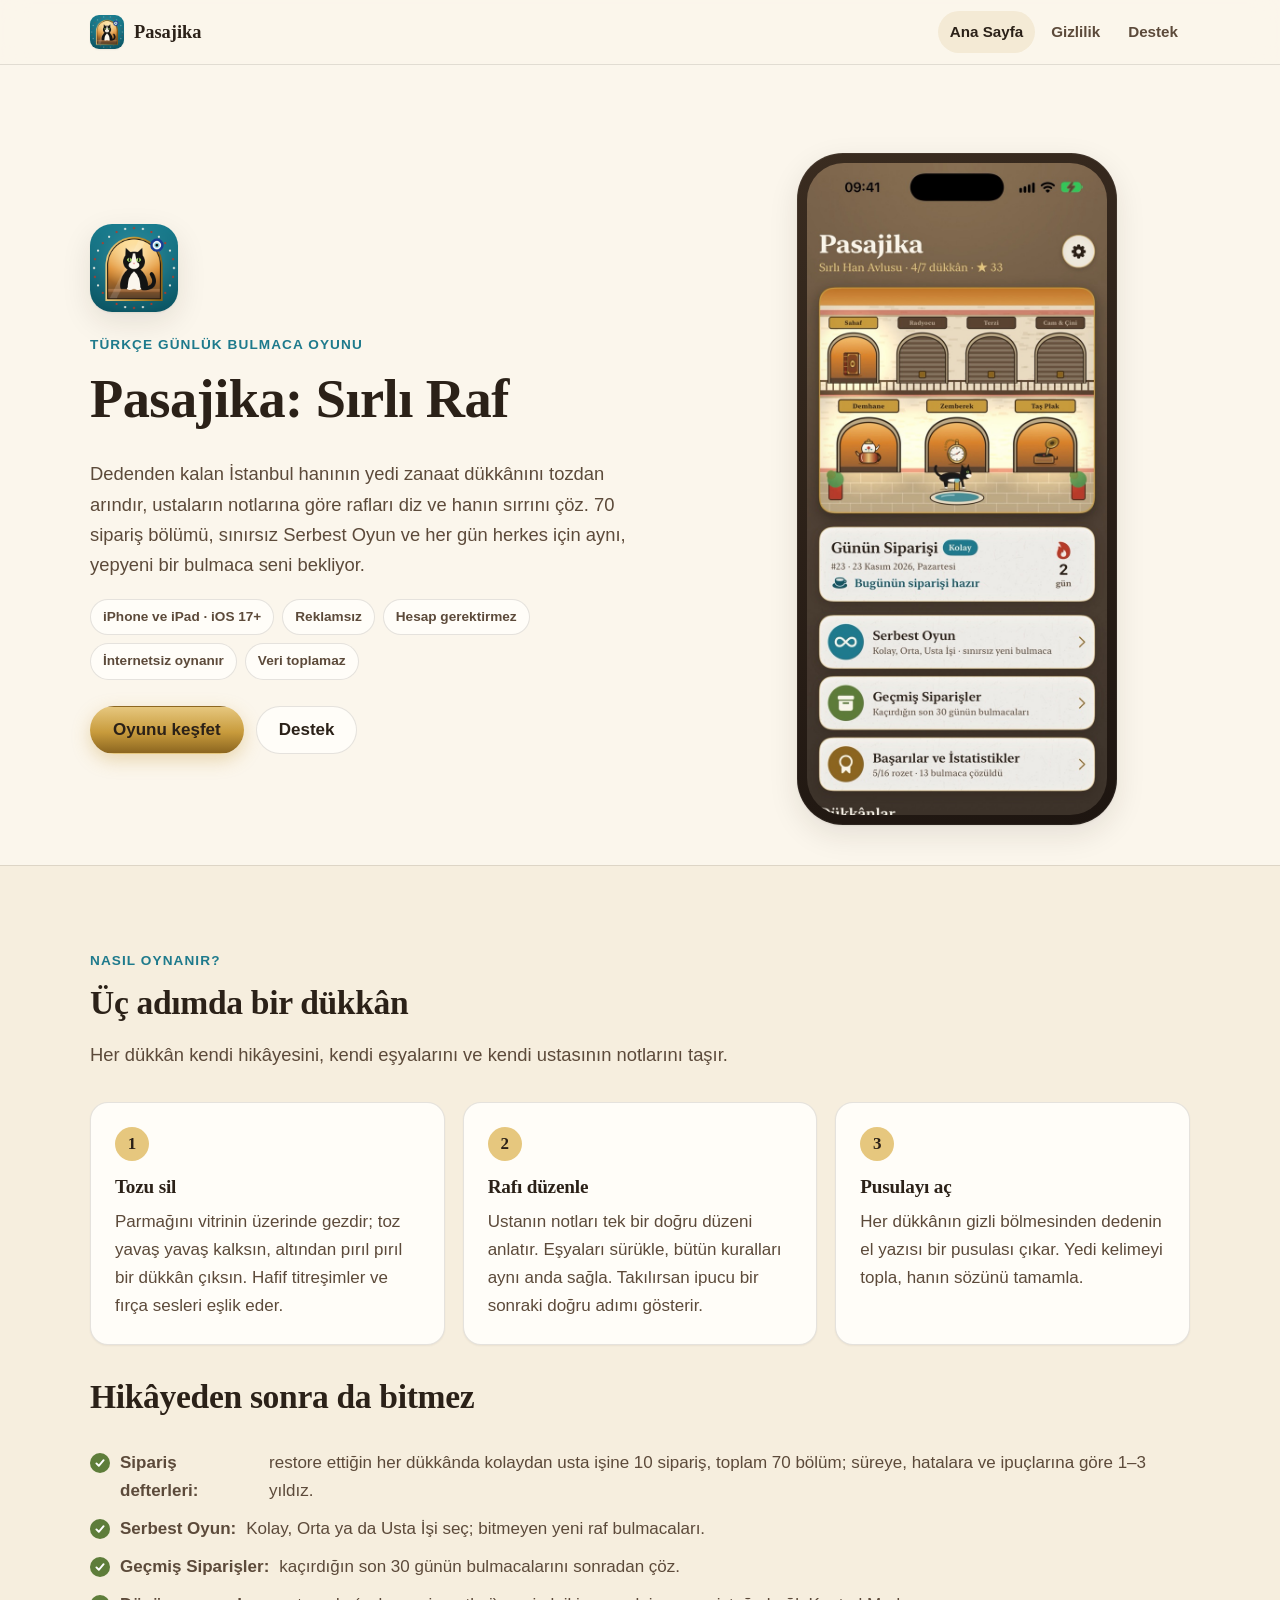
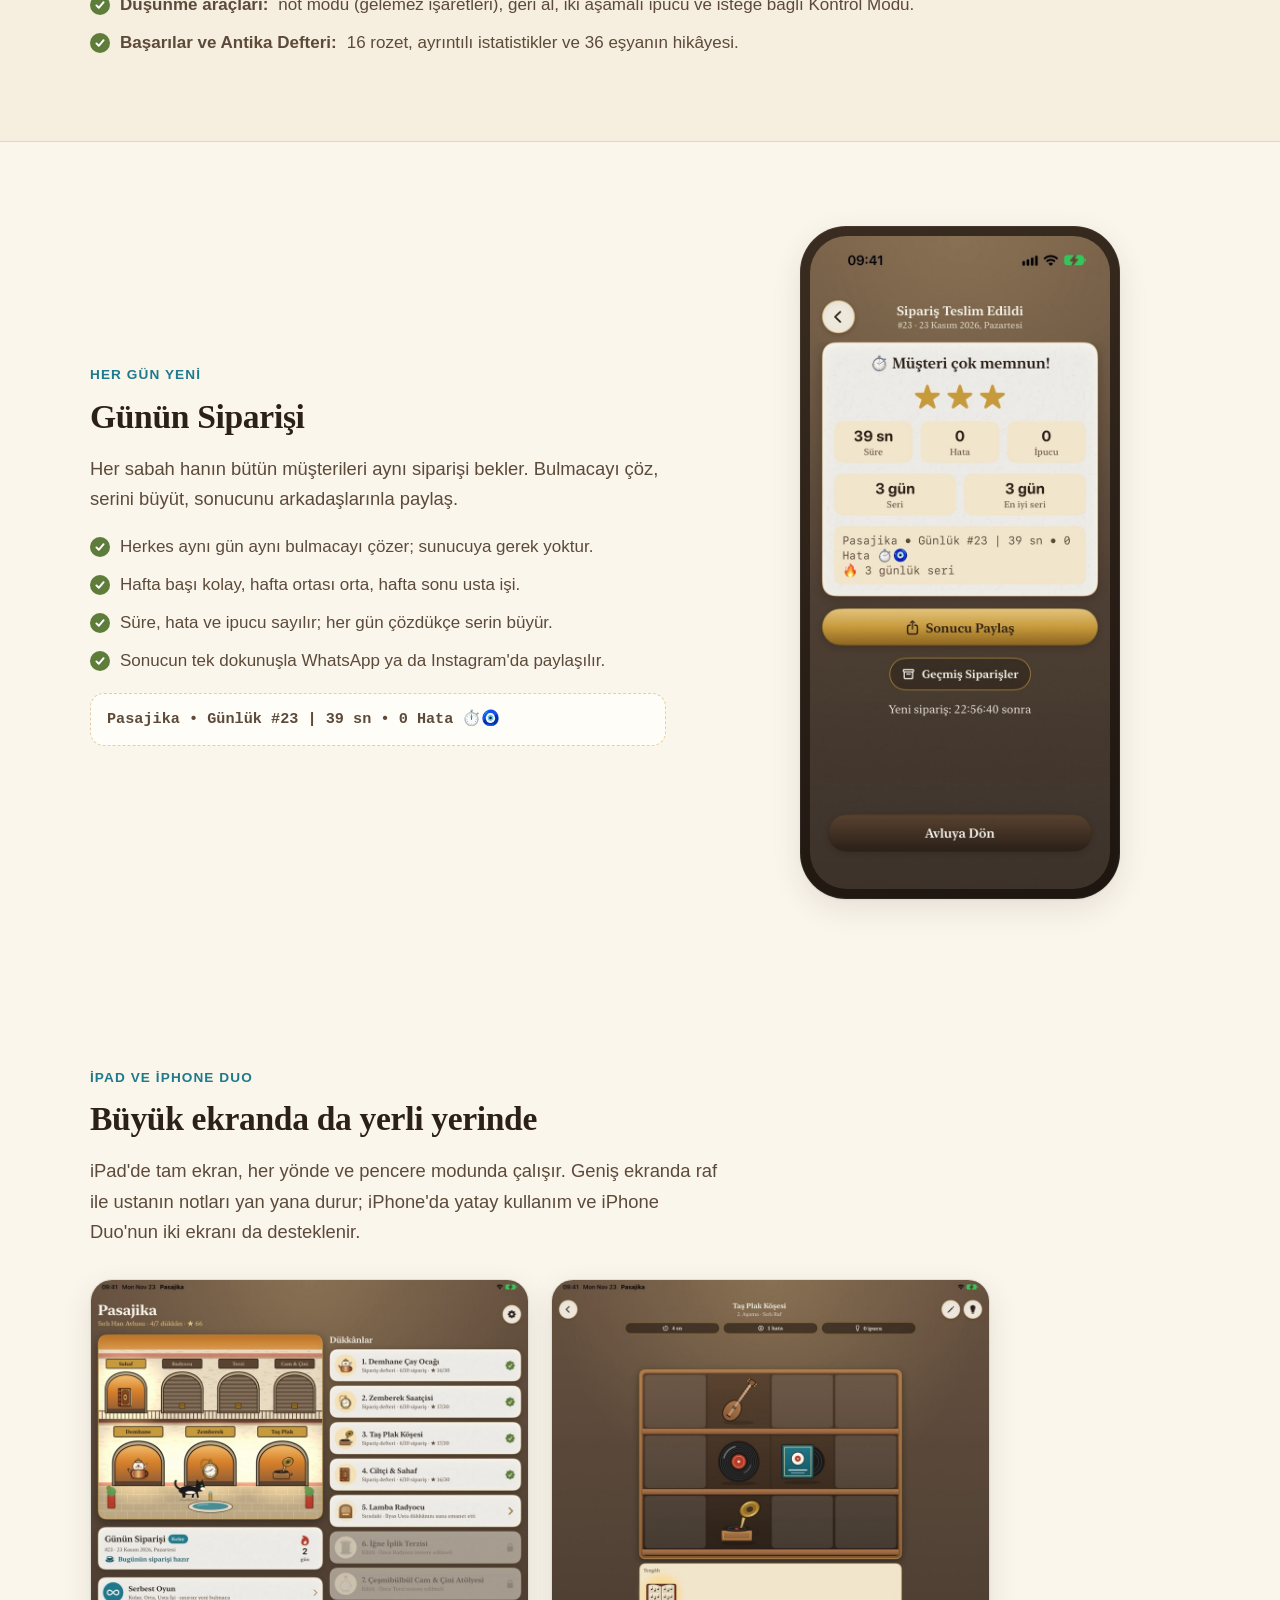
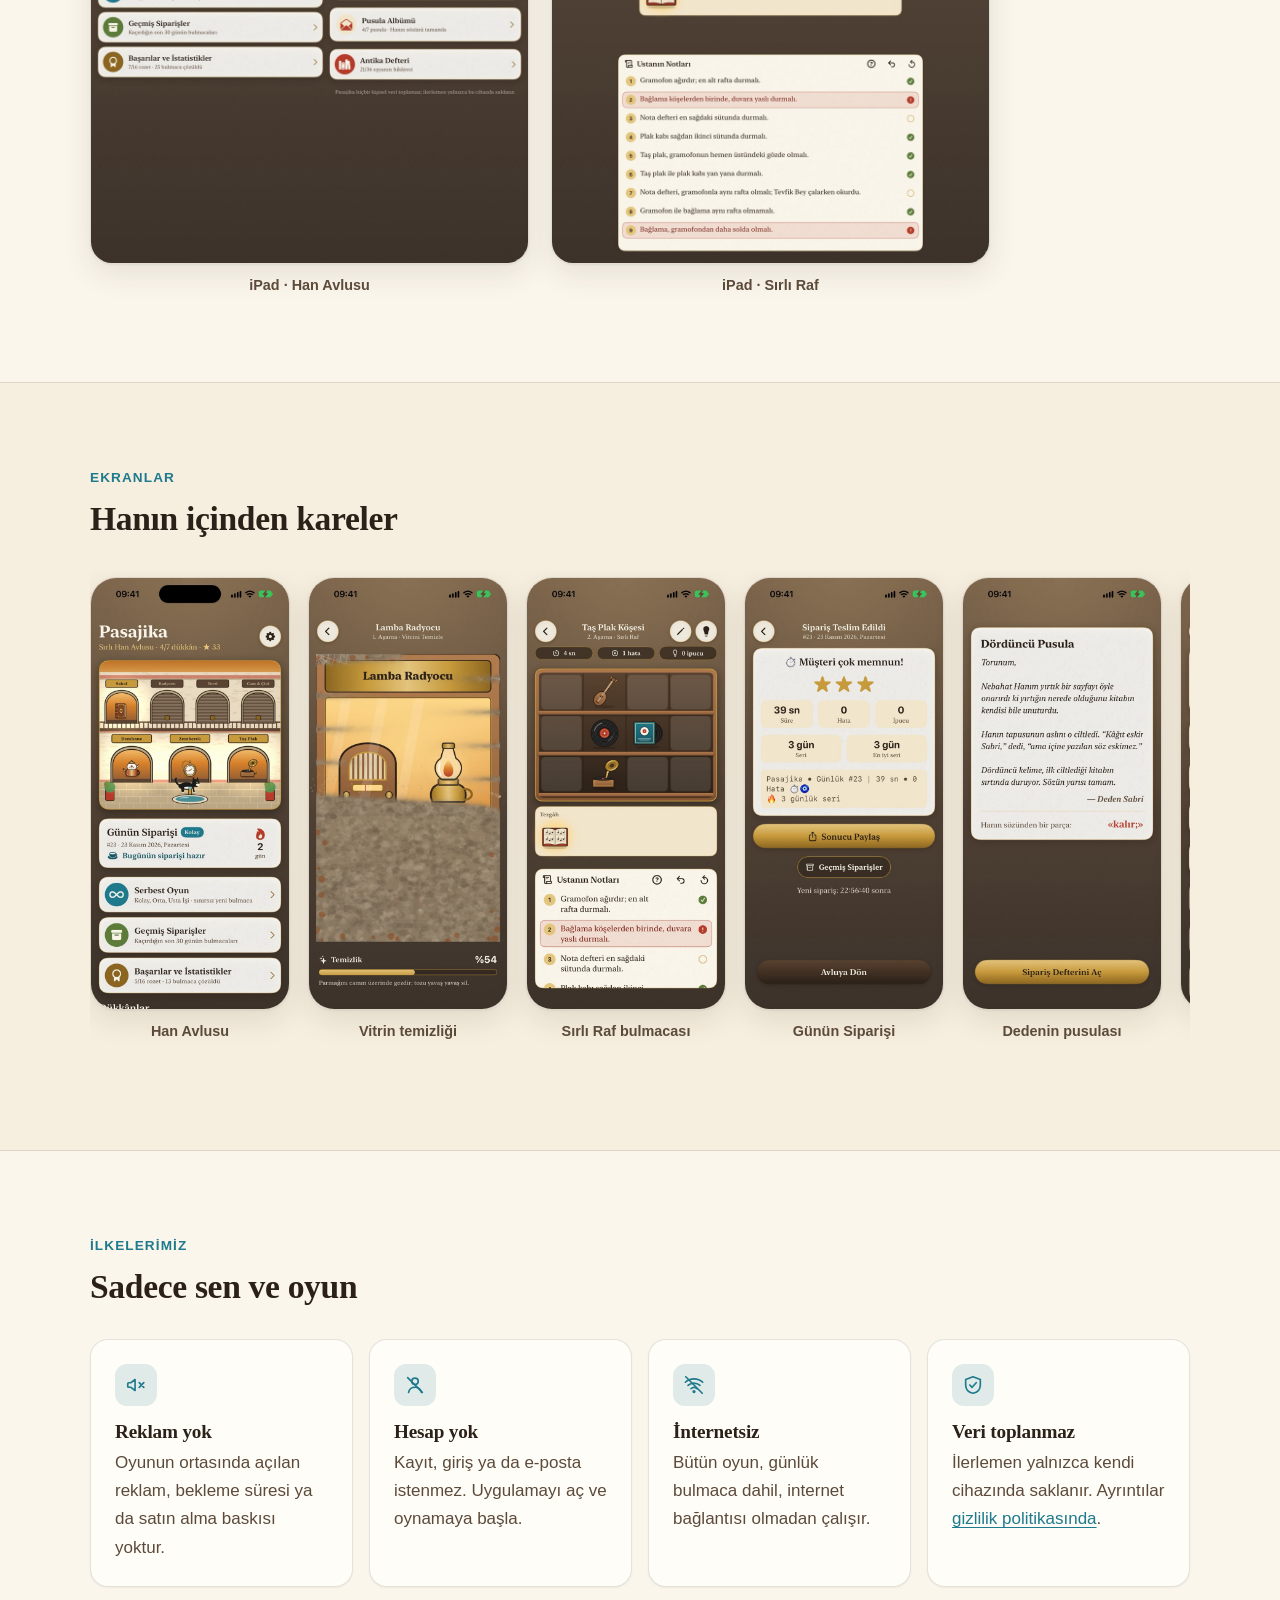
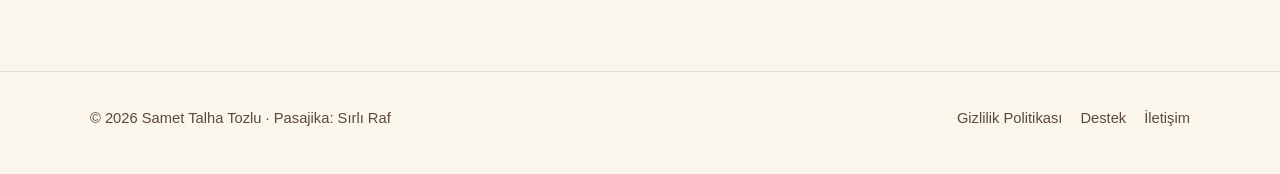
==== commit 7931c460: "Site: iPad bölümü, yeni özellikler için SSS ve güncel açıklamalar" ====
--- a/index.html
+++ b/index.html
@@ -4,7 +4,7 @@
   <meta charset="utf-8">
   <meta name="viewport" content="width=device-width, initial-scale=1, viewport-fit=cover">
   <title>Pasajika: Sırlı Raf · iPhone ve iPad için bulmaca oyunu</title>
-  <meta name="description" content="Dedenden kalan İstanbul hanının yedi zanaat dükkânını tozdan arındır, ustaların notlarına göre rafları diz ve hanın sırrını çöz. Reklamsız, hesapsız, internetsiz.">
+  <meta name="description" content="iPhone ve iPad için Türkçe mantık bulmacası: hanın yedi dükkânını tozdan arındır, rafları diz, 70 sipariş bölümü, sınırsız Serbest Oyun ve Günün Siparişi ile oyna. Reklamsız, hesapsız, internetsiz.">
   <link rel="canonical" href="https://samettalhatozlu.github.io/pasajika/">
   <meta name="theme-color" content="#FBF6EC" media="(prefers-color-scheme: light)">
   <meta name="theme-color" content="#1B1510" media="(prefers-color-scheme: dark)">
@@ -13,25 +13,26 @@
   <meta property="og:locale" content="tr_TR">
   <meta property="og:site_name" content="Pasajika: Sırlı Raf">
   <meta property="og:title" content="Pasajika: Sırlı Raf">
-  <meta property="og:description" content="Tozu sil, rafı düzenle, hanın sırrını çöz. Her gün herkes için aynı yeni bir bulmaca.">
+  <meta property="og:description" content="Tozu sil, rafı düzenle, hanın sırrını çöz. 70 sipariş, sınırsız Serbest Oyun ve her gün yeni bir bulmaca. iPhone ve iPad için.">
   <meta property="og:url" content="https://samettalhatozlu.github.io/pasajika/">
   <meta property="og:image" content="https://samettalhatozlu.github.io/pasajika/assets/img/icon-512.png">
   <meta name="twitter:card" content="summary">
   <link rel="icon" type="image/png" sizes="64x64" href="assets/img/favicon-64.png">
   <link rel="apple-touch-icon" href="assets/img/apple-touch-icon.png">
-  <link rel="stylesheet" href="assets/site.css?v=5">
+  <link rel="stylesheet" href="assets/site.css?v=6">
   <script type="application/ld+json">
   {
     "@context": "https://schema.org",
     "@type": "MobileApplication",
     "name": "Pasajika: Sırlı Raf",
-    "operatingSystem": "iOS 17.0 veya üzeri",
+    "operatingSystem": "iOS 17.0, iPadOS 17.0 veya üzeri",
     "applicationCategory": "GameApplication",
     "inLanguage": "tr",
     "description": "Dedenden kalan İstanbul hanının yedi zanaat dükkânını tozdan arındır, ustaların notlarına göre rafları diz ve hanın sırrını çöz.",
     "image": "https://samettalhatozlu.github.io/pasajika/assets/img/icon-512.png",
     "author": { "@type": "Person", "name": "Samet Talha Tozlu" },
-    "offers": { "@type": "Offer", "price": "0", "priceCurrency": "TRY" }
+    "offers": { "@type": "Offer", "price": "0", "priceCurrency": "TRY" },
+    "featureList": "7 hikâye bölümü, 70 sipariş bölümü, sınırsız Serbest Oyun, Günün Siparişi ve 30 günlük arşiv, not modu, geri al, iki aşamalı ipucu, Kontrol Modu, 16 rozet, Antika Defteri"
   }
   </script>
 </head>
@@ -124,10 +125,24 @@
             <li>Süre, hata ve ipucu sayılır; her gün çözdükçe serin büyür.</li>
             <li>Sonucun tek dokunuşla WhatsApp ya da Instagram'da paylaşılır.</li>
           </ul>
-          <p class="share-sample" aria-label="Örnek paylaşım metni">Pasajika • Günlük #17 | 39 sn • 0 Hata 🎶🧿</p>
+          <p class="share-sample" aria-label="Örnek paylaşım metni">Pasajika • Günlük #23 | 39 sn • 0 Hata ⏱️🧿</p>
         </div>
         <div class="device">
           <img src="assets/img/4-gunun-siparisi.jpg" alt="Günün Siparişi sonuç kartı: süre, hata, ipucu ve günlük seri" width="644" height="1400" loading="lazy">
+        </div>
+      </div>
+    </section>
+
+    <section class="section" aria-labelledby="ipad-baslik">
+      <div class="wrap">
+        <div class="section-head">
+          <p class="eyebrow">iPad ve iPhone Duo</p>
+          <h2 id="ipad-baslik">Büyük ekranda da yerli yerinde</h2>
+          <p class="lead">iPad'de tam ekran, her yönde ve pencere modunda çalışır. Geniş ekranda raf ile ustanın notları yan yana durur; iPhone'da yatay kullanım ve iPhone Duo'nun iki ekranı da desteklenir.</p>
+        </div>
+        <div class="tablet-row">
+          <figure><img src="assets/img/ipad-avlu.jpg" alt="iPad'de Han Avlusu" width="900" height="1200" loading="lazy"><figcaption>iPad · Han Avlusu</figcaption></figure>
+          <figure><img src="assets/img/ipad-raf.jpg" alt="iPad'de raf bulmacası" width="900" height="1200" loading="lazy"><figcaption>iPad · Sırlı Raf</figcaption></figure>
         </div>
       </div>
     </section>
--- a/assets/site.css
+++ b/assets/site.css
@@ -174,6 +174,11 @@
   overflow-x: auto; padding: 6px 4px 22px; scroll-snap-type: x mandatory; overscroll-behavior-x: contain;
 }
 .gallery figure { margin: 0; scroll-snap-align: start; }
+.tablet-row { display: grid; grid-template-columns: repeat(2, minmax(0, 1fr)); gap: 22px; max-width: 900px; }
+.tablet-row figure { margin: 0; }
+.tablet-row img { width: 100%; height: auto; border-radius: 22px; box-shadow: var(--shadow); border: 1px solid var(--line); }
+.tablet-row figcaption { text-align: center; color: var(--muted); font-size: 0.9rem; font-weight: 600; margin-top: 10px; }
+@media (max-width: 560px) { .tablet-row { grid-template-columns: 1fr; } }
 .gallery img { border-radius: 26px; box-shadow: var(--shadow); border: 1px solid var(--line); }
 .gallery figcaption { text-align: center; color: var(--muted); font-size: 0.9rem; font-weight: 600; margin-top: 10px; }
 
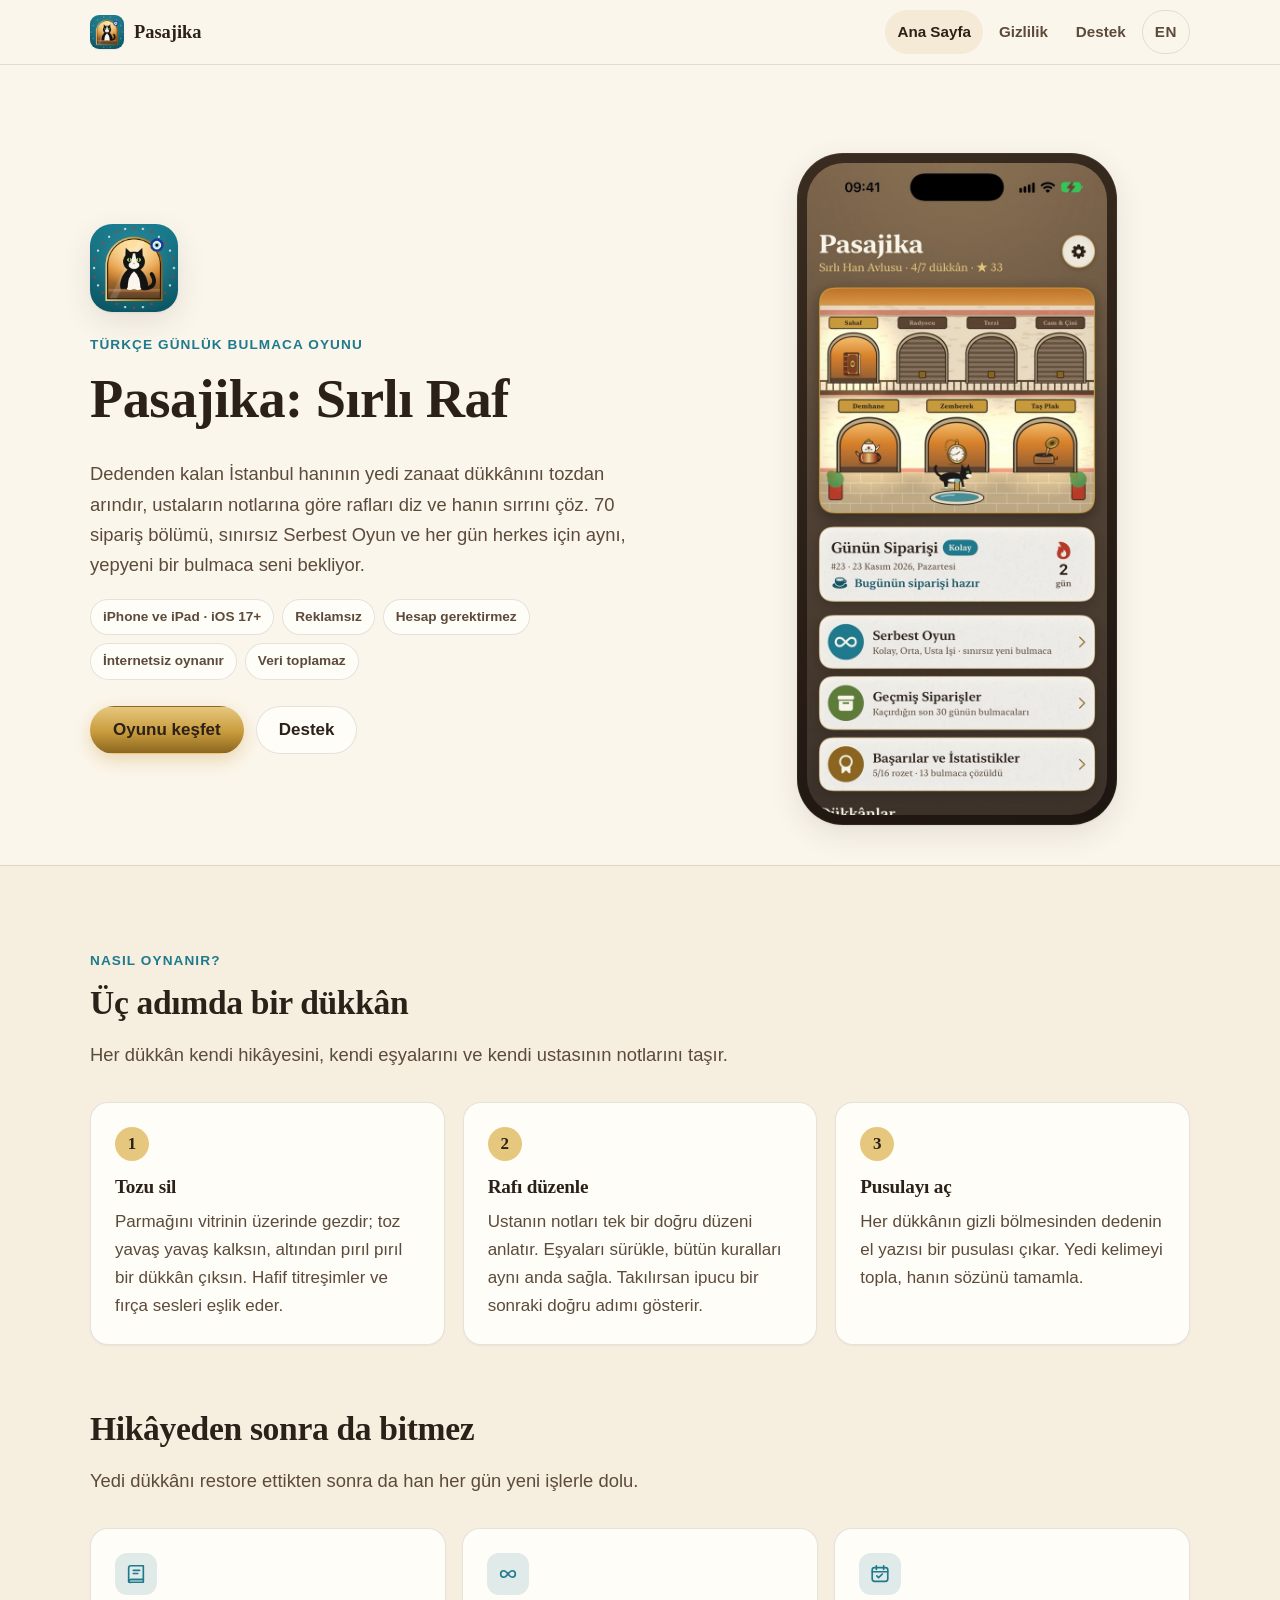
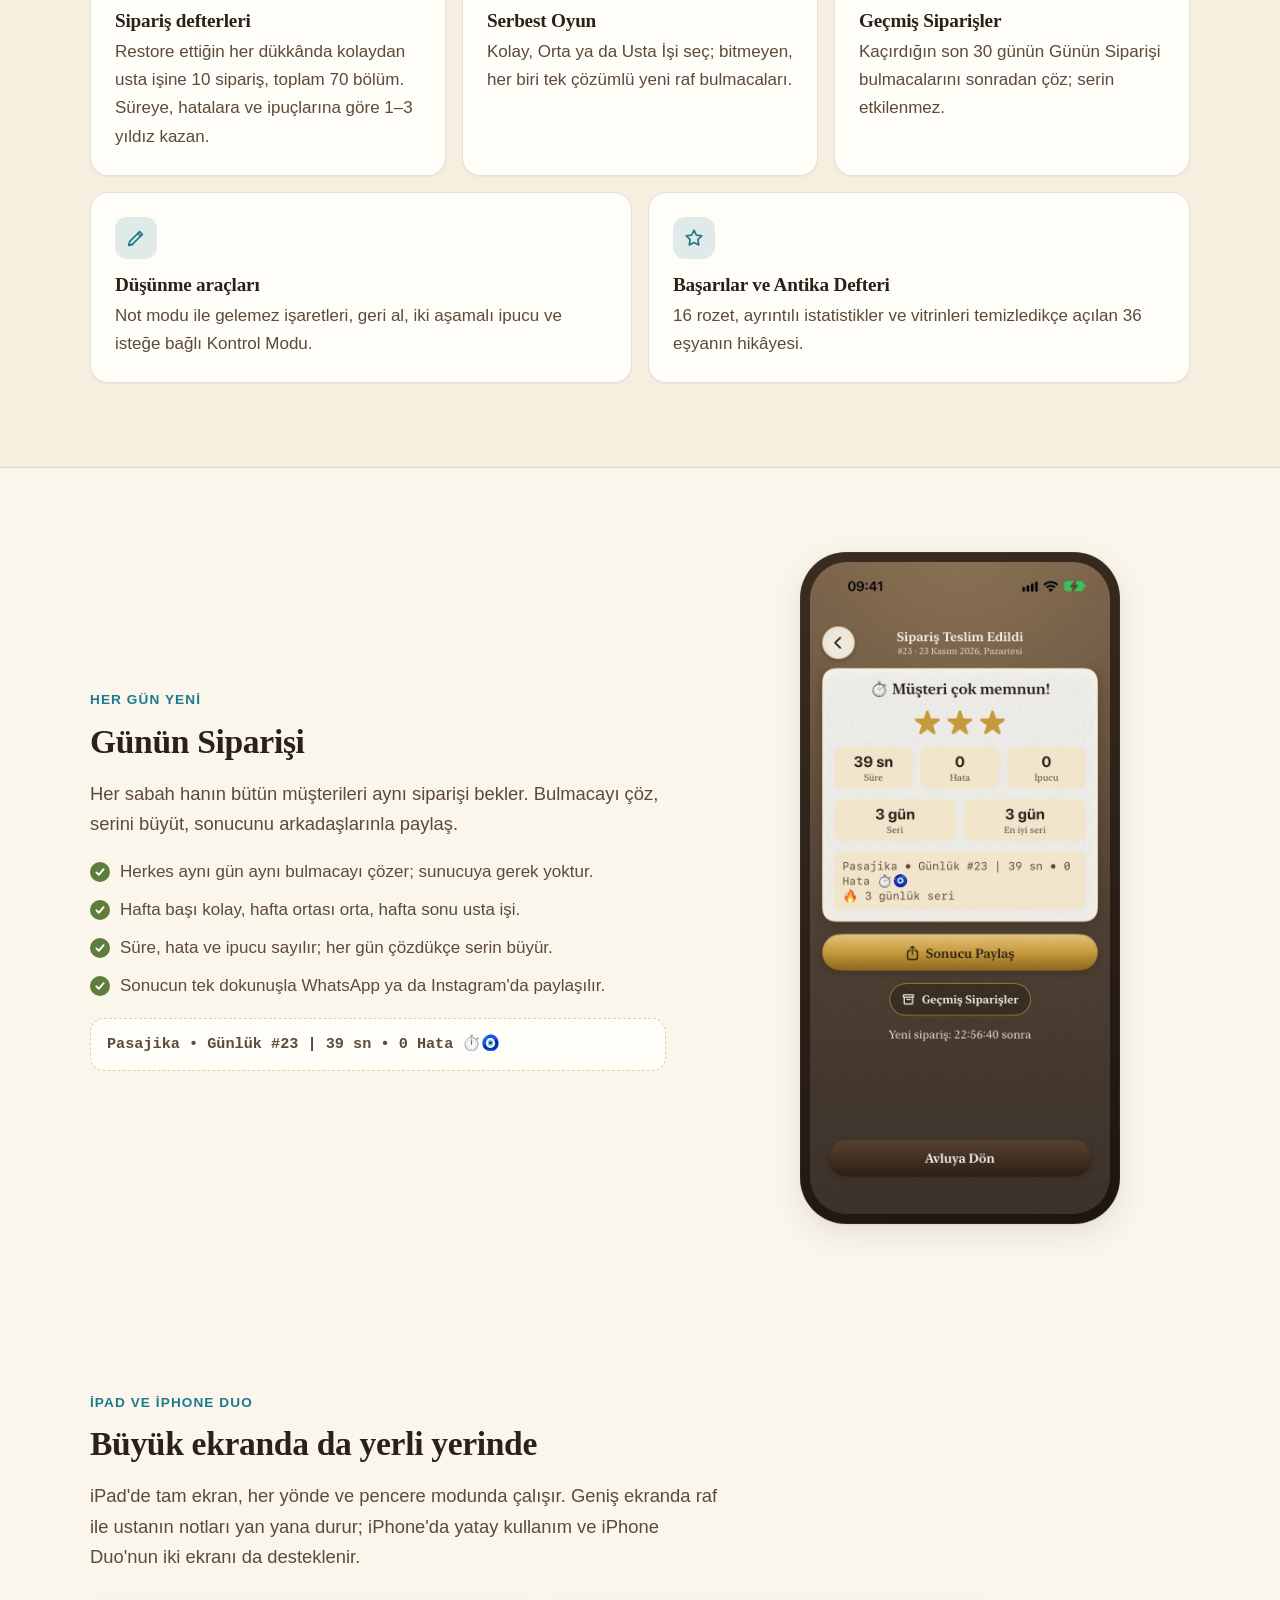
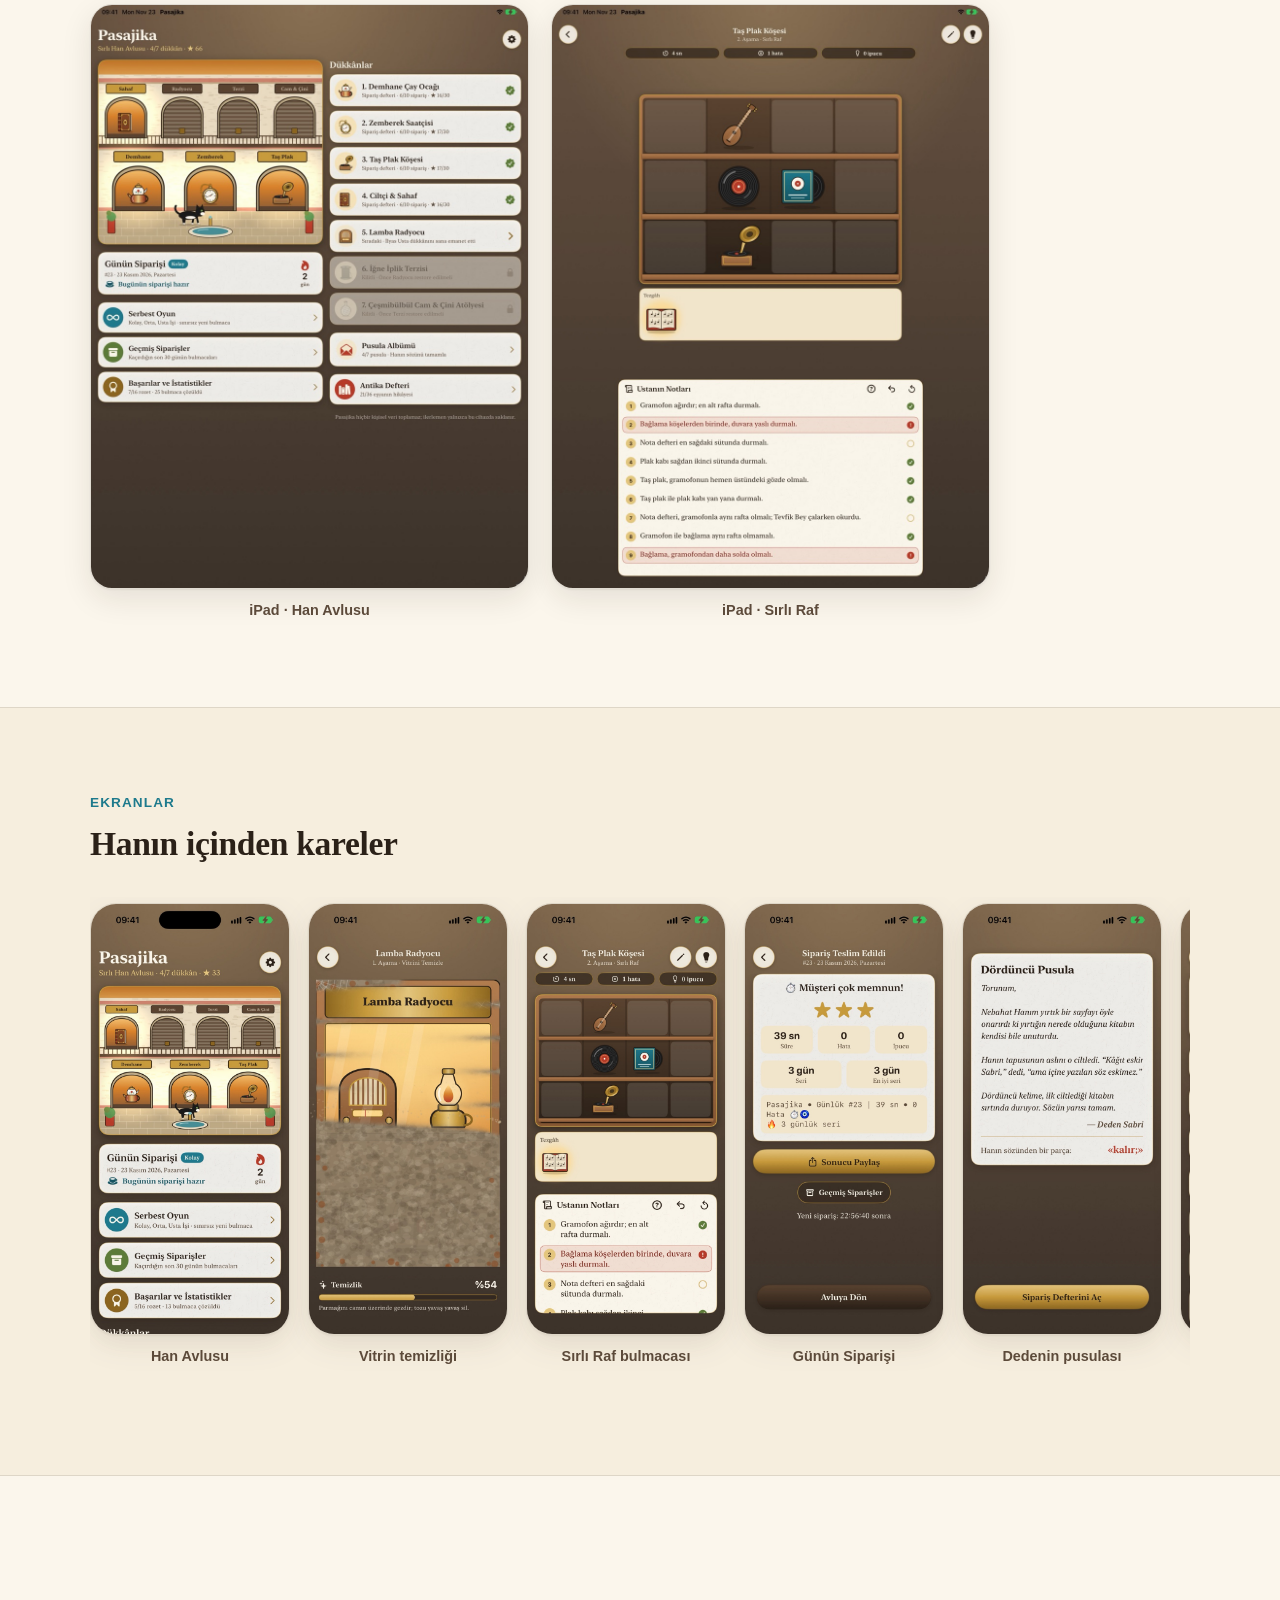
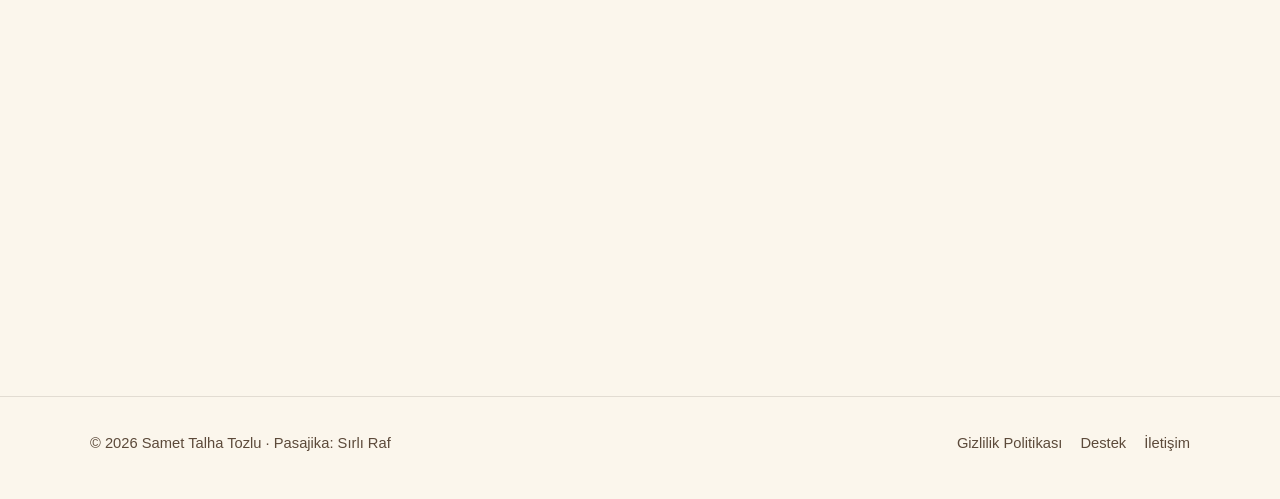
==== commit 81f49c75: "Site: İngilizce sayfalar, dil seçimi, özellik kartları ve animasyonlar" ====
--- a/index.html
+++ b/index.html
@@ -6,6 +6,9 @@
   <title>Pasajika: Sırlı Raf · iPhone ve iPad için bulmaca oyunu</title>
   <meta name="description" content="iPhone ve iPad için Türkçe mantık bulmacası: hanın yedi dükkânını tozdan arındır, rafları diz, 70 sipariş bölümü, sınırsız Serbest Oyun ve Günün Siparişi ile oyna. Reklamsız, hesapsız, internetsiz.">
   <link rel="canonical" href="https://samettalhatozlu.github.io/pasajika/">
+  <link rel="alternate" hreflang="tr" href="https://samettalhatozlu.github.io/pasajika/">
+  <link rel="alternate" hreflang="en" href="https://samettalhatozlu.github.io/pasajika/en/">
+  <link rel="alternate" hreflang="x-default" href="https://samettalhatozlu.github.io/pasajika/">
   <meta name="theme-color" content="#FBF6EC" media="(prefers-color-scheme: light)">
   <meta name="theme-color" content="#1B1510" media="(prefers-color-scheme: dark)">
   <meta name="author" content="Samet Talha Tozlu">
@@ -19,7 +22,7 @@
   <meta name="twitter:card" content="summary">
   <link rel="icon" type="image/png" sizes="64x64" href="assets/img/favicon-64.png">
   <link rel="apple-touch-icon" href="assets/img/apple-touch-icon.png">
-  <link rel="stylesheet" href="assets/site.css?v=6">
+  <link rel="stylesheet" href="assets/site.css?v=7">
   <script type="application/ld+json">
   {
     "@context": "https://schema.org",
@@ -49,6 +52,7 @@
         <a href="./" aria-current="page">Ana Sayfa</a>
         <a href="gizlilik/">Gizlilik</a>
         <a href="destek/">Destek</a>
+        <a class="lang-link" href="en/" hreflang="en" lang="en" aria-label="English">EN</a>
       </nav>
     </div>
   </header>
@@ -100,16 +104,37 @@
             <p>Her dükkânın gizli bölmesinden dedenin el yazısı bir pusulası çıkar. Yedi kelimeyi topla, hanın sözünü tamamla.</p>
           </li>
         </ol>
-        <div class="section-head" style="margin-top:2rem">
-          <h2>Hikâyeden sonra da bitmez</h2>
-        </div>
-        <ul class="checklist">
-          <li><strong>Sipariş defterleri:</strong> restore ettiğin her dükkânda kolaydan usta işine 10 sipariş, toplam 70 bölüm; süreye, hatalara ve ipuçlarına göre 1–3 yıldız.</li>
-          <li><strong>Serbest Oyun:</strong> Kolay, Orta ya da Usta İşi seç; bitmeyen yeni raf bulmacaları.</li>
-          <li><strong>Geçmiş Siparişler:</strong> kaçırdığın son 30 günün bulmacalarını sonradan çöz.</li>
-          <li><strong>Düşünme araçları:</strong> not modu (gelemez işaretleri), geri al, iki aşamalı ipucu ve isteğe bağlı Kontrol Modu.</li>
-          <li><strong>Başarılar ve Antika Defteri:</strong> 16 rozet, ayrıntılı istatistikler ve 36 eşyanın hikâyesi.</li>
-        </ul>
+        <div class="section-head section-head-sub">
+          <h2 id="devam-baslik">Hikâyeden sonra da bitmez</h2>
+          <p class="lead">Yedi dükkânı restore ettikten sonra da han her gün yeni işlerle dolu.</p>
+        </div>
+        <div class="features" aria-labelledby="devam-baslik">
+          <div class="card feature">
+            <div class="icon" aria-hidden="true"><svg viewBox="0 0 24 24" fill="none" stroke="currentColor" stroke-width="1.8" stroke-linecap="round" stroke-linejoin="round"><path d="M4 5.5A2.5 2.5 0 0 1 6.5 3H20v15H6.5A2.5 2.5 0 0 0 4 20.5z"/><path d="M4 20.5A2.5 2.5 0 0 1 6.5 18H20v3H6.5A2.5 2.5 0 0 1 4 20.5z"/><path d="M9 8h7M9 11.5h5"/></svg></div>
+            <h3>Sipariş defterleri</h3>
+            <p>Restore ettiğin her dükkânda kolaydan usta işine 10 sipariş, toplam 70 bölüm. Süreye, hatalara ve ipuçlarına göre 1–3 yıldız kazan.</p>
+          </div>
+          <div class="card feature">
+            <div class="icon" aria-hidden="true"><svg viewBox="0 0 24 24" fill="none" stroke="currentColor" stroke-width="1.8" stroke-linecap="round" stroke-linejoin="round"><path d="M7.5 15.5c-2 0-3.5-1.6-3.5-3.5s1.5-3.5 3.5-3.5c3.5 0 5.5 7 9 7 2 0 3.5-1.6 3.5-3.5s-1.5-3.5-3.5-3.5c-3.5 0-5.5 7-9 7z"/></svg></div>
+            <h3>Serbest Oyun</h3>
+            <p>Kolay, Orta ya da Usta İşi seç; bitmeyen, her biri tek çözümlü yeni raf bulmacaları.</p>
+          </div>
+          <div class="card feature">
+            <div class="icon" aria-hidden="true"><svg viewBox="0 0 24 24" fill="none" stroke="currentColor" stroke-width="1.8" stroke-linecap="round" stroke-linejoin="round"><rect x="3.5" y="5" width="17" height="15" rx="2.5"/><path d="M3.5 9.5h17M8 3v4M16 3v4"/><path d="M8.5 14l2 2 4-4"/></svg></div>
+            <h3>Geçmiş Siparişler</h3>
+            <p>Kaçırdığın son 30 günün Günün Siparişi bulmacalarını sonradan çöz; serin etkilenmez.</p>
+          </div>
+          <div class="card feature">
+            <div class="icon" aria-hidden="true"><svg viewBox="0 0 24 24" fill="none" stroke="currentColor" stroke-width="1.8" stroke-linecap="round" stroke-linejoin="round"><path d="M4 20l1-4 11-11 3 3-11 11z"/><path d="M14 7l3 3"/><path d="M4 20l4-1"/></svg></div>
+            <h3>Düşünme araçları</h3>
+            <p>Not modu ile gelemez işaretleri, geri al, iki aşamalı ipucu ve isteğe bağlı Kontrol Modu.</p>
+          </div>
+          <div class="card feature">
+            <div class="icon" aria-hidden="true"><svg viewBox="0 0 24 24" fill="none" stroke="currentColor" stroke-width="1.8" stroke-linecap="round" stroke-linejoin="round"><path d="M12 3.5l2.6 5.3 5.9.9-4.3 4.1 1 5.8L12 16.9l-5.2 2.7 1-5.8L3.5 9.7l5.9-.9z"/></svg></div>
+            <h3>Başarılar ve Antika Defteri</h3>
+            <p>16 rozet, ayrıntılı istatistikler ve vitrinleri temizledikçe açılan 36 eşyanın hikâyesi.</p>
+          </div>
+        </div>
       </div>
     </section>
 
@@ -209,5 +234,6 @@
       </nav>
     </div>
   </footer>
+  <script src="assets/site.js?v=2" defer></script>
 </body>
 </html>
--- a/assets/site.css
+++ b/assets/site.css
@@ -296,3 +296,71 @@
   .site-header, .site-footer, .lang-switch, .toc { display: none; }
   body { background: #fff; color: #000; }
 }
+
+/* Özellik kartları (Hikâyeden sonra da bitmez) */
+.section-head-sub { margin-top: clamp(40px, 6vw, 64px); }
+.features { display: grid; grid-template-columns: repeat(6, minmax(0, 1fr)); gap: 16px; }
+.features .feature { grid-column: span 2; }
+.features .feature:nth-child(4), .features .feature:nth-child(5) { grid-column: span 3; }
+@media (max-width: 900px) {
+  .features { grid-template-columns: repeat(2, minmax(0, 1fr)); }
+  .features .feature, .features .feature:nth-child(4) { grid-column: span 1; }
+  .features .feature:nth-child(5) { grid-column: 1 / -1; }
+}
+@media (max-width: 560px) {
+  .features { grid-template-columns: 1fr; }
+  .features .feature:nth-child(5) { grid-column: auto; }
+}
+.feature { display: flex; flex-direction: column; }
+.feature h3 { margin-bottom: 6px; }
+.feature p { color: var(--muted); margin: 0; }
+
+/* Liste maddeleri: kalın başlık ile metin aynı satırda akar */
+.checklist li { display: block; position: relative; padding-left: 30px; }
+.checklist li::before { position: absolute; left: 0; top: 0; }
+
+/* Dil seçimi (üst menü) */
+.nav .lang-link { border: 1px solid var(--line); font-weight: 800; letter-spacing: 0.04em; }
+.nav .lang-link:hover { border-color: var(--accent); }
+@media (max-width: 380px) { .nav .lang-link { padding: 7px 9px; } }
+
+/* ───────── Hareket ve geçişler ─────────
+   Hepsi "Hareketi azalt" açıkken kapanır. JavaScript çalışmazsa içerik olduğu gibi görünür. */
+@view-transition { navigation: auto; }
+::view-transition-old(root), ::view-transition-new(root) { animation-duration: .35s; }
+
+@keyframes page-in { from { opacity: 0; transform: translateY(10px); } to { opacity: 1; transform: none; } }
+@keyframes float { 0%, 100% { transform: translateY(0); } 50% { transform: translateY(-8px); } }
+@keyframes faq-open { from { opacity: 0; transform: translateY(-4px); } to { opacity: 1; transform: none; } }
+
+main { animation: page-in .6s cubic-bezier(.2, .7, .2, 1) both; }
+
+.site-header { transition: box-shadow .3s ease, background-color .3s ease; }
+.site-header.is-scrolled { box-shadow: 0 6px 24px rgba(43, 33, 24, .10); }
+
+.reveal {
+  opacity: 0; transform: translateY(22px);
+  transition: opacity .7s cubic-bezier(.2, .7, .2, 1), transform .7s cubic-bezier(.2, .7, .2, 1);
+  transition-delay: var(--reveal-delay, 0ms);
+}
+.reveal.is-visible { opacity: 1; transform: none; }
+
+.hero .device { animation: float 7s ease-in-out 1s infinite; }
+.nav a, .lang-switch a, .gallery img, .tablet-row img { transition: background-color .2s ease, color .2s ease, transform .35s cubic-bezier(.2, .7, .2, 1), box-shadow .35s ease; }
+.faq details[open] > div { animation: faq-open .3s ease both; }
+.faq summary { transition: color .2s ease; }
+
+@media (hover: hover) and (pointer: fine) {
+  .card { transition: transform .3s cubic-bezier(.2, .7, .2, 1), box-shadow .3s ease, border-color .3s ease; }
+  .card:hover { transform: translateY(-4px); box-shadow: var(--shadow); border-color: color-mix(in srgb, var(--brass) 45%, var(--line)); }
+  .gallery figure:hover img, .tablet-row figure:hover img { transform: translateY(-4px) scale(1.015); box-shadow: 0 18px 40px rgba(43, 33, 24, .22); }
+  .btn-primary:hover { box-shadow: 0 10px 26px color-mix(in srgb, var(--brass) 45%, transparent); }
+}
+
+@media (prefers-reduced-motion: reduce) {
+  @view-transition { navigation: none; }
+  main, .hero .device, .faq details[open] > div { animation: none; }
+  .reveal { opacity: 1; transform: none; transition: none; }
+  .card, .card:hover, .gallery img, .tablet-row img, .btn:hover { transition: none; transform: none; }
+}
+@media print { .reveal { opacity: 1 !important; transform: none !important; } main { animation: none; } }
